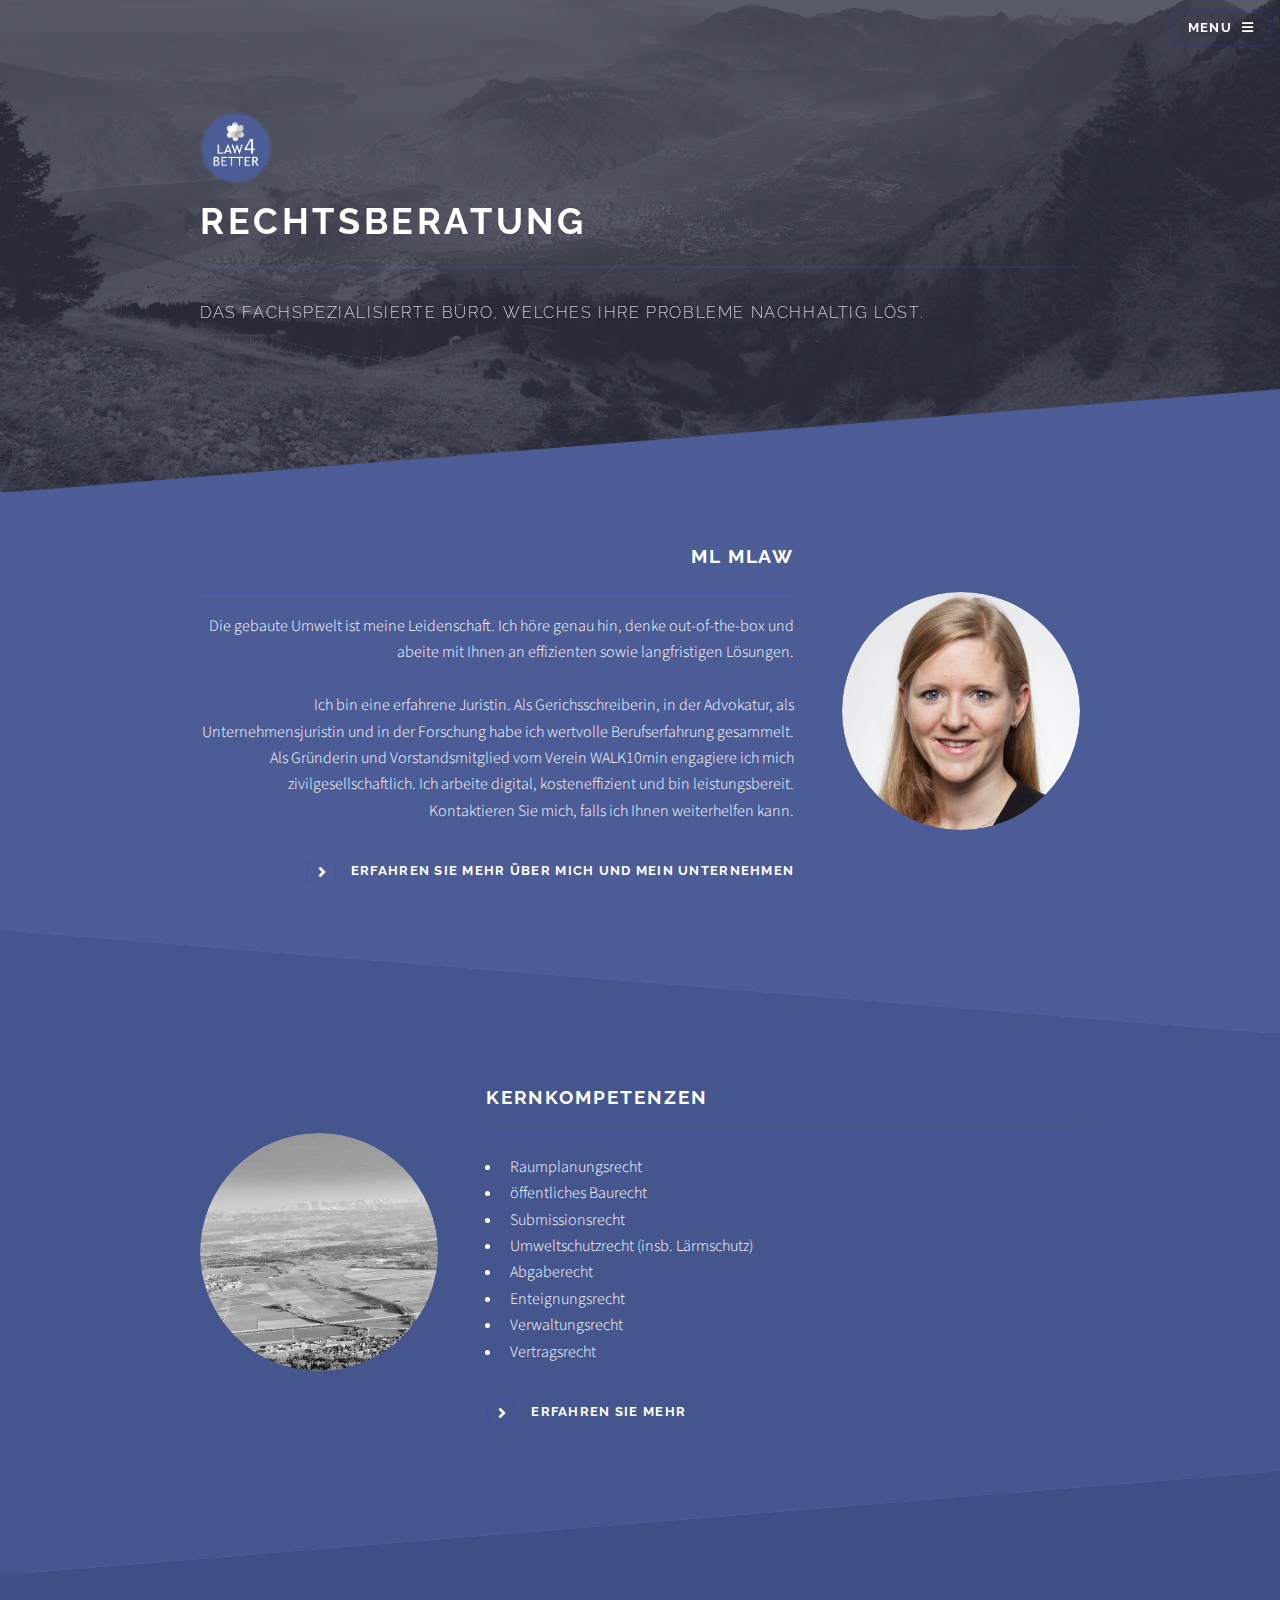
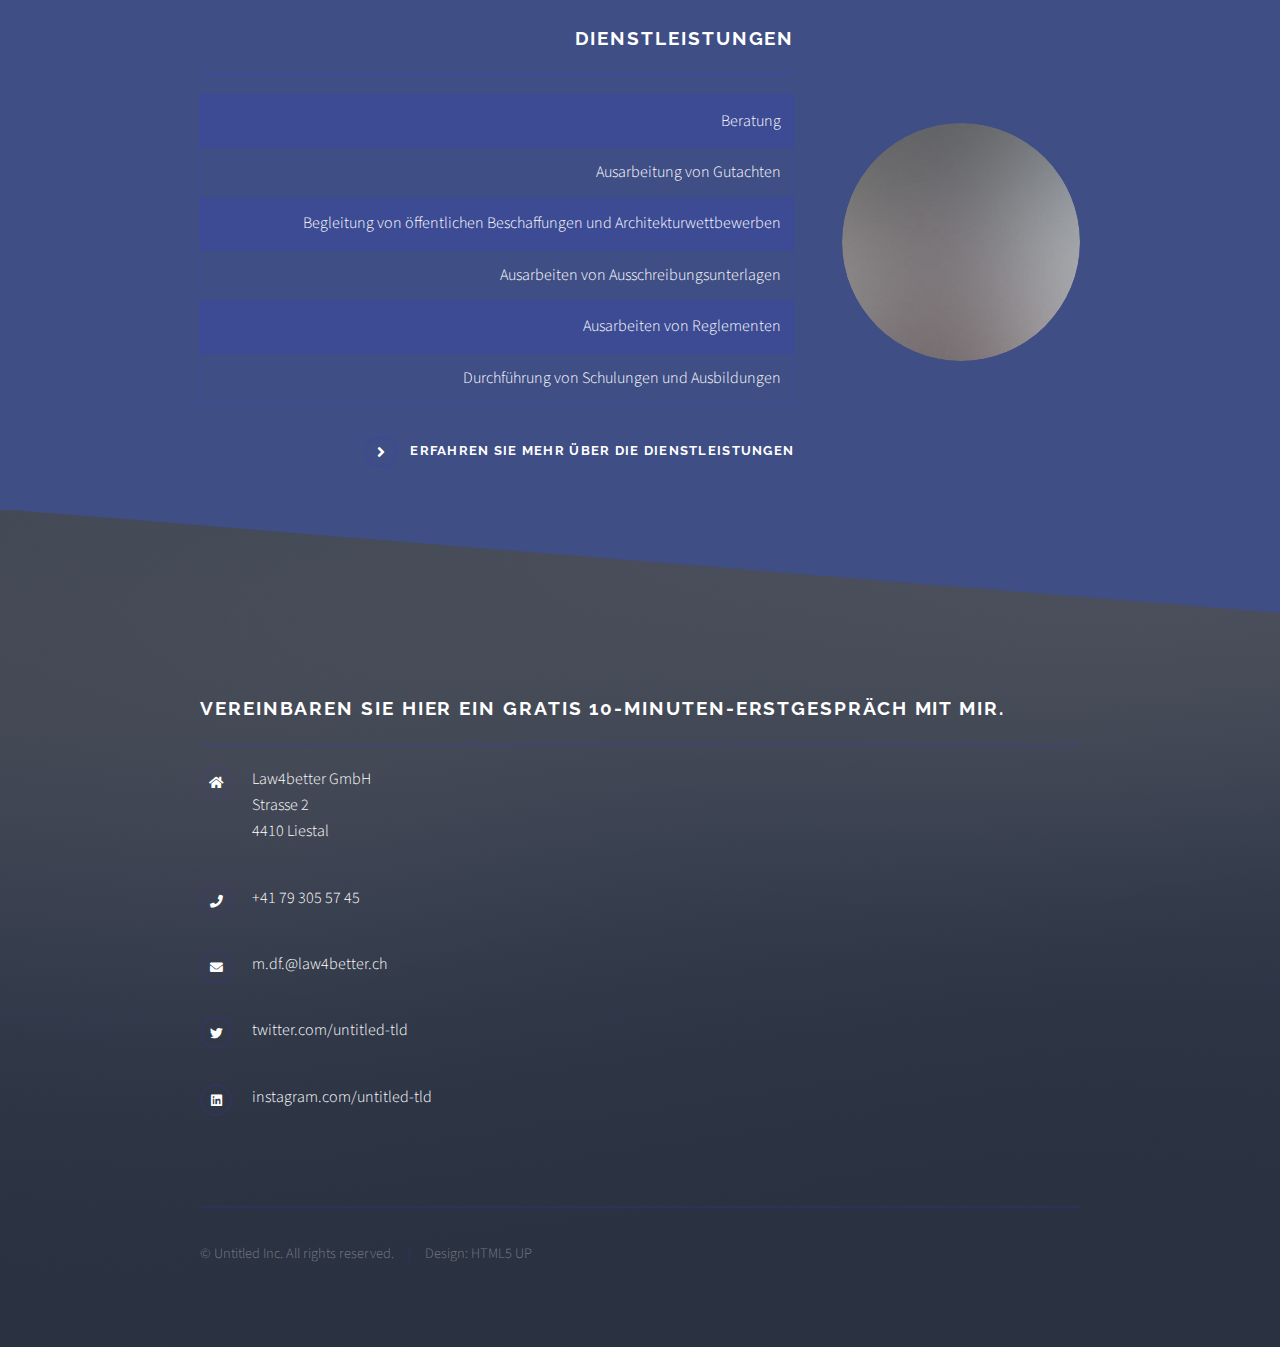
==== index.html @ 4ae1c4af "test2" ====
<!DOCTYPE HTML>
<!--
	Solid State by HTML5 UP
	html5up.net | @ajlkn
	Free for personal and commercial use under the CCA 3.0 license (html5up.net/license)
-->
<html>
	<head>
		<title>Law4Better</title>
		<meta charset="utf-8" />
		<meta name="viewport" content="width=device-width, initial-scale=1, user-scalable=no" />
		<link rel="stylesheet" href="assets/css/main.css" />
		<noscript><link rel="stylesheet" href="assets/css/noscript.css" /></noscript>
	</head>
	<body class="is-preload">

		<!-- Page Wrapper -->
			<div id="page-wrapper">

				<!-- Header -->
					<header id="header" class="alt">
						<h1><a href="index.html">Home</a></h1>
						<nav>
							<a href="#menu">Menu</a>
						</nav>
					</header>

				<!-- Menu -->
					<nav id="menu">
						<div class="inner">
							<h2>Menu</h2>
							<ul class="links">
								<li><a href="index.html">Home</a></li>
								<li><a href="dienstleistungen.html">Dienstleistungen</a></li>
								<li><a href="uebermich.html">Über mich</a></li>
								<li><a href="chatbot.html">Chatbot</a></li>
								<li><a href="elements.html">Kontakt</a></li>
							</ul>
							<a href="#" class="close">Close</a>
						</div>
					</nav>

				<!-- Banner -->
					<section id="banner">
						<div class="inner">
							<span class="logo"> <img class="logo__img" src="images/better_logo.png" alt="this is your image"><span/>
							<h2>Rechtsberatung</h2>
							<p>Das fachspezialisierte Büro, welches Ihre Probleme nachhaltig löst.</a></p>
						</div>
					</section>

				<!-- Wrapper -->
					<section id="wrapper">

						<!-- One -->
							<section id="one" class="wrapper spotlight style1">
								<div class="inner">
									<a href="uebermich.html" class="image"><img src="images/pic01.jpg" alt="" /></a>
									<div class="content">
										<h2 class="major">ML MLaw</h2>
										<p>Die gebaute Umwelt ist meine Leidenschaft. Ich höre genau hin, denke out-of-the-box und abeite mit Ihnen an effizienten sowie langfristigen Lösungen.<br />  <br /> 

											Ich bin eine erfahrene Juristin. Als Gerichsschreiberin, in der Advokatur, als Unternehmensjuristin und in der Forschung habe ich wertvolle Berufserfahrung gesammelt. Als Gründerin und Vorstandsmitglied vom Verein WALK10min engagiere ich mich zivilgesellschaftlich. Ich arbeite digital, kosteneffizient und bin leistungsbereit. Kontaktieren Sie mich, falls ich Ihnen weiterhelfen kann.</p>
										<a href="uebermich.html" class="special">Erfahren Sie mehr über mich und mein Unternehmen</a>
									</div>
								</div>
							</section>

						<!-- Two -->
							<section id="two" class="wrapper alt spotlight style2">
								<div class="inner">
									<a href="#" class="image"><img src="images/pic02.jpg" alt="" /></a>
									<div class="content">
										<h2 class="major">Kernkompetenzen</h2>
										<div class="row">
											<div class="col-6 col-12-medium">
												
												<ul>
													<li>Raumplanungsrecht</li>
													<li>öffentliches Baurecht</li>
													<li>Submissionsrecht</li>
													<li>Umweltschutzrecht (insb. Lärmschutz)</li>
													<li>Abgaberecht</li>
													<li>Enteignungsrecht</li>
													<li>Verwaltungsrecht</li>
													<li>Vertragsrecht</li>
												</ul>
											
											</div>
										</div>	
										<a href="dienstleistungen.html" class="special">Erfahren Sie mehr</a>
									</div>
								</div>
							</section>

						<!-- Three -->
							<section id="three" class="wrapper spotlight style3">
								<div class="inner">
									<a href="#" class="image"><img src="images/pic03.jpg" alt="" /></a>
									<div class="content">
										<h2 class="major">Dienstleistungen</h2>
										<div class="table-wrapper">
											<table class="alt">
												<thead>													
												</thead>
												<tbody>
													<tr>
														
														<td>Beratung</td>
														
													</tr>
													<tr>														
														<td>Ausarbeitung von Gutachten</td>
													</tr>
													<tr>
														
														<td> Begleitung von öffentlichen Beschaffungen und Architekturwettbewerben</td>
														
													</tr>
													<tr>
														
														<td>Ausarbeiten von Ausschreibungsunterlagen</td>
														
													</tr>
													<tr>
													
														<td>Ausarbeiten von Reglementen</td>
														
													</tr>
													<tr>
													
														<td>Durchführung von Schulungen und Ausbildungen</td>
														
													</tr>
												</tbody>
												<tfoot>
												
												</tfoot>
											</table>
										</div>
								
										<a href="dienstleistungen.html" class="special">Erfahren Sie mehr über die Dienstleistungen</a>
									</div>
								</div>
							</section>

						

				<!-- Footer -->
					<section id="footer">
						<div class="inner">
							<h2 class="major">Vereinbaren Sie <a href="kontakt.html">hier</a> ein gratis 10-Minuten-Erstgespräch mit mir.</h2>
							
							<ul class="contact">
								<li class="icon solid fa-home">
									Law4better GmbH<br />
									Strasse 2<br />
									4410 Liestal
								</li>
								<li class="icon solid fa-phone">+41 79 305 57 45</li>
								<li class="icon solid fa-envelope"><a href="#">m.df.@law4better.ch</a></li>
								<li class="icon brands fa-twitter"><a href="#">twitter.com/untitled-tld</a></li>
								<li class="icon brands fa-linkedin"><a href="#">instagram.com/untitled-tld</a></li>
							</ul>
							<ul class="copyright">
								<li>&copy; Untitled Inc. All rights reserved.</li><li>Design: <a href="http://html5up.net">HTML5 UP</a></li>
							</ul>
						</div>
					</section>

			</div>

		<!-- Scripts -->
			<script src="assets/js/jquery.min.js"></script>
			<script src="assets/js/jquery.scrollex.min.js"></script>
			<script src="assets/js/browser.min.js"></script>
			<script src="assets/js/breakpoints.min.js"></script>
			<script src="assets/js/util.js"></script>
			<script src="assets/js/main.js"></script>

	</body>
</html>
---- assets/css/main.css ----
@import url(fontawesome-all.min.css);
@import url("https://fonts.googleapis.com/css?family=Raleway:200,700|Source+Sans+Pro:300,600,300italic,600italic");

/*
	Solid State by HTML5 UP
	html5up.net | @ajlkn
	Free for personal and commercial use under the CCA 3.0 license (html5up.net/license)
*/

html, body, div, span, applet, object,
iframe, h1, h2, h3, h4, h5, h6, p, blockquote,
pre, a, abbr, acronym, address, big, cite,
code, del, dfn, em, img, ins, kbd, q, s, samp,
small, strike, strong, sub, sup, tt, var, b,
u, i, center, dl, dt, dd, ol, ul, li, fieldset,
form, label, legend, table, caption, tbody,
tfoot, thead, tr, th, td, article, aside,
canvas, details, embed, figure, figcaption,
footer, header, hgroup, menu, nav, output, ruby,
section, summary, time, mark, audio, video {
	margin: 0;
	padding: 0;
	border: 0;
	font-size: 100%;
	font: inherit;
	vertical-align: baseline;}

article, aside, details, figcaption, figure,
footer, header, hgroup, menu, nav, section {
	display: block;}

body {
	line-height: 1;
}

ol, ul {
	list-style: none;
}

blockquote, q {
	quotes: none;
}

	blockquote:before, blockquote:after, q:before, q:after {
		content: '';
		content: none;
	}

table {
	border-collapse: collapse;
	border-spacing: 0;
}

body {
	-webkit-text-size-adjust: none;
}

mark {
	background-color: transparent;
	color: inherit;
}

input::-moz-focus-inner {
	border: 0;
	padding: 0;
}

input, select, textarea {
	-moz-appearance: none;
	-webkit-appearance: none;
	-ms-appearance: none;
	appearance: none;
}

/* Basic */

	@-ms-viewport {
		width: device-width;
	}

	body {
		-ms-overflow-style: scrollbar;
	}

	@media screen and (max-width: 480px) {

		html, body {
			min-width: 320px;
		}

	}

	html {
		box-sizing: border-box;
	}

	*, *:before, *:after {
		box-sizing: inherit;
	}

	body {
		background-color: #677beb;
		background-image: linear-gradient(to top, rgba(115, 134, 241, 0.8), rgba(132, 148, 241, 0.8)), url("../../images/background1.jpg");
		background-size: auto,
 cover;
		background-attachment: fixed,
 fixed;
		background-position: center,
 center;
	}

		body.is-preload *, body.is-preload *:before, body.is-preload *:after {
			-moz-animation: none !important;
			-webkit-animation: none !important;
			-ms-animation: none !important;
			animation: none !important;
			-moz-transition: none !important;
			-webkit-transition: none !important;
			-ms-transition: none !important;
			transition: none !important;
		}

/* Type */

	body, input, select, textarea {
		color: #ffffff;
		font-family: "Source Sans Pro", Helvetica, sans-serif;
		font-size: 16.5pt;
		font-weight: 300;
		line-height: 1.65;
	}

		@media screen and (max-width: 1680px) {

			body, input, select, textarea {
				font-size: 13pt;
			}

		}

		@media screen and (max-width: 1280px) {

			body, input, select, textarea {
				font-size: 12pt;
			}

		}

		@media screen and (max-width: 980px) {

			body, input, select, textarea {
				font-size: 12pt;
			}

		}

		@media screen and (max-width: 736px) {

			body, input, select, textarea {
				font-size: 12pt;
			}

		}

		@media screen and (max-width: 480px) {

			body, input, select, textarea {
				font-size: 12pt;
			}

		}

	a {
		-moz-transition: color 0.2s ease-in-out, border-bottom-color 0.2s ease-in-out;
		-webkit-transition: color 0.2s ease-in-out, border-bottom-color 0.2s ease-in-out;
		-ms-transition: color 0.2s ease-in-out, border-bottom-color 0.2s ease-in-out;
		transition: color 0.2s ease-in-out, border-bottom-color 0.2s ease-in-out;
		border-bottom: dotted 1px (rgba(155, 161, 245, 0.125));
		color: #ffffff;
		text-decoration: none;
	}

		a:hover {
			border-bottom-color: transparent;
			color: #ffffff !important;
		}

		a.special:not(.button) {
			text-decoration: none;
			border-bottom: 0;
			display: block;
			font-family: Raleway, Helvetica, sans-serif;
			font-size: 0.8em;
			font-weight: 700;
			letter-spacing: 0.1em;
			margin: 0 0 2em 0;
			text-transform: uppercase;
		}

			a.special:not(.button):before {
				-moz-osx-font-smoothing: grayscale;
				-webkit-font-smoothing: antialiased;
				display: inline-block;
				font-style: normal;
				font-variant: normal;
				text-rendering: auto;
				line-height: 1;
				text-transform: none !important;
				font-family: 'Font Awesome 5 Free';
				font-weight: 900;
			}

			a.special:not(.button):before {
				-moz-transition: background-color 0.2s ease-in-out;
				-webkit-transition: background-color 0.2s ease-in-out;
				-ms-transition: background-color 0.2s ease-in-out;
				transition: background-color 0.2s ease-in-out;
				border-radius: 100%;
				border: solid 2px rgba(37, 52, 253, 0.125);
				content: '\f105';
				display: inline-block;
				font-size: 1.25em;
				height: 2em;
				line-height: 1.75em;
				margin-right: 0.85em;
				text-align: center;
				text-indent: 0.15em;
				vertical-align: middle;
				width: 2em;
			}

			a.special:not(.button):hover:before {
				background-color: rgba(37, 52, 253, 0.125);
			}

			a.special:not(.button):active:before {
				background-color: rgba(255, 255, 255, 0.075);
			}

	strong, b {
		color: #ffffff;
		font-weight: 600;
	}

	em, i {
		font-style: italic;
	}

	p {
		margin: 0 0 2em 0;
	}

	h1, h2, h3, h4, h5, h6 {
		color: #ffffff;
		font-family: Raleway, Helvetica, sans-serif;
		font-weight: 700;
		letter-spacing: 0.1em;
		margin: 0 0 1em 0;
		text-transform: uppercase;
	}

		h1 a, h2 a, h3 a, h4 a, h5 a, h6 a {
			color: inherit;
			text-decoration: none;
			border-bottom: 0;
		}

		h1 span, h2 span, h3 span, h4 span, h5 span, h6 span {
			font-weight: 200;
		}

		h1.major, h2.major, h3.major, h4.major, h5.major, h6.major {
			padding-bottom: 1em;
			border-bottom: solid 2px rgba(37, 52, 253, 0.125);
		}

	h2 {
		font-size: 1.2em;
	}

	h3 {
		font-size: 0.9em;
	}

	h4 {
		font-size: 0.7em;
	}

	h5 {
		font-size: 0.7em;
	}

	h6 {
		font-size: 0.7em;
	}

	@media screen and (max-width: 736px) {

		h2 {
			font-size: 1em;
		}

		h3 {
			font-size: 0.8em;
		}

	}

	sub {
		font-size: 0.8em;
		position: relative;
		top: 0.5em;
	}

	sup {
		font-size: 0.8em;
		position: relative;
		top: -0.5em;
	}

	blockquote {
		border-left: solid 4px rgba(37, 52, 253, 0.125);
		font-style: italic;
		margin: 0 0 2em 0;
		padding: 0.5em 0 0.5em 2em;
	}

	code {
		background: rgba(37, 52, 253, 0.125);
		border-radius: 5px;
		border: solid 2px rgba(37, 52, 253, 0.125);
		font-family: "Courier New", monospace;
		font-size: 0.9em;
		margin: 0 0.25em;
		padding: 0.25em 0.65em;
	}

	pre {
		-webkit-overflow-scrolling: touch;
		font-family: "Courier New", monospace;
		font-size: 0.9em;
		margin: 0 0 2em 0;
	}

		pre code {
			display: block;
			line-height: 1.75em;
			padding: 1em 1.5em;
			overflow-x: auto;
		}

	hr {
		border: 0;
		border-bottom: solid 2px rgba(37, 52, 253, 0.125);
		margin: 2.5em 0;
	}

		hr.major {
			margin: 4em 0;
		}

	.align-left {
		text-align: left;
	}

	.align-center {
		text-align: center;
	}

	.align-right {
		text-align: right;
	}

/* Row */

	.row {
		display: flex;
		flex-wrap: wrap;
		box-sizing: border-box;
		align-items: stretch;
	}

		.row > * {
			box-sizing: border-box;
		}

		.row.gtr-uniform > * > :last-child {
			margin-bottom: 0;
		}

		.row.aln-left {
			justify-content: flex-start;
		}

		.row.aln-center {
			justify-content: center;
		}

		.row.aln-right {
			justify-content: flex-end;
		}

		.row.aln-top {
			align-items: flex-start;
		}

		.row.aln-middle {
			align-items: center;
		}

		.row.aln-bottom {
			align-items: flex-end;
		}

		.row > .imp {
			order: -1;
		}

		.row > .col-1 {
			width: 8.33333%;
		}

		.row > .off-1 {
			margin-left: 8.33333%;
		}

		.row > .col-2 {
			width: 16.66667%;
		}

		.row > .off-2 {
			margin-left: 16.66667%;
		}

		.row > .col-3 {
			width: 25%;
		}

		.row > .off-3 {
			margin-left: 25%;
		}

		.row > .col-4 {
			width: 33.33333%;
		}

		.row > .off-4 {
			margin-left: 33.33333%;
		}

		.row > .col-5 {
			width: 41.66667%;
		}

		.row > .off-5 {
			margin-left: 41.66667%;
		}

		.row > .col-6 {
			width: 50%;
		}

		.row > .off-6 {
			margin-left: 50%;
		}

		.row > .col-7 {
			width: 58.33333%;
		}

		.row > .off-7 {
			margin-left: 58.33333%;
		}

		.row > .col-8 {
			width: 66.66667%;
		}

		.row > .off-8 {
			margin-left: 66.66667%;
		}

		.row > .col-9 {
			width: 75%;
		}

		.row > .off-9 {
			margin-left: 75%;
		}

		.row > .col-10 {
			width: 83.33333%;
		}

		.row > .off-10 {
			margin-left: 83.33333%;
		}

		.row > .col-11 {
			width: 91.66667%;
		}

		.row > .off-11 {
			margin-left: 91.66667%;
		}

		.row > .col-12 {
			width: 100%;
		}

		.row > .off-12 {
			margin-left: 100%;
		}

		.row.gtr-0 {
			margin-top: 0;
			margin-left: 0em;
		}

			.row.gtr-0 > * {
				padding: 0 0 0 0em;
			}

			.row.gtr-0.gtr-uniform {
				margin-top: 0em;
			}

				.row.gtr-0.gtr-uniform > * {
					padding-top: 0em;
				}

		.row.gtr-25 {
			margin-top: 0;
			margin-left: -0.4375em;
		}

			.row.gtr-25 > * {
				padding: 0 0 0 0.4375em;
			}

			.row.gtr-25.gtr-uniform {
				margin-top: -0.4375em;
			}

				.row.gtr-25.gtr-uniform > * {
					padding-top: 0.4375em;
				}

		.row.gtr-50 {
			margin-top: 0;
			margin-left: -0.875em;
		}

			.row.gtr-50 > * {
				padding: 0 0 0 0.875em;
			}

			.row.gtr-50.gtr-uniform {
				margin-top: -0.875em;
			}

				.row.gtr-50.gtr-uniform > * {
					padding-top: 0.875em;
				}

		.row {
			margin-top: 0;
			margin-left: -1.75em;
		}

			.row > * {
				padding: 0 0 0 1.75em;
			}

			.row.gtr-uniform {
				margin-top: -1.75em;
			}

				.row.gtr-uniform > * {
					padding-top: 1.75em;
				}

		.row.gtr-150 {
			margin-top: 0;
			margin-left: -2.625em;
		}

			.row.gtr-150 > * {
				padding: 0 0 0 2.625em;
			}

			.row.gtr-150.gtr-uniform {
				margin-top: -2.625em;
			}

				.row.gtr-150.gtr-uniform > * {
					padding-top: 2.625em;
				}

		.row.gtr-200 {
			margin-top: 0;
			margin-left: -3.5em;
		}

			.row.gtr-200 > * {
				padding: 0 0 0 3.5em;
			}

			.row.gtr-200.gtr-uniform {
				margin-top: -3.5em;
			}

				.row.gtr-200.gtr-uniform > * {
					padding-top: 3.5em;
				}

		@media screen and (max-width: 1680px) {

			.row {
				display: flex;
				flex-wrap: wrap;
				box-sizing: border-box;
				align-items: stretch;
			}

				.row > * {
					box-sizing: border-box;
				}

				.row.gtr-uniform > * > :last-child {
					margin-bottom: 0;
				}

				.row.aln-left {
					justify-content: flex-start;
				}

				.row.aln-center {
					justify-content: center;
				}

				.row.aln-right {
					justify-content: flex-end;
				}

				.row.aln-top {
					align-items: flex-start;
				}

				.row.aln-middle {
					align-items: center;
				}

				.row.aln-bottom {
					align-items: flex-end;
				}

				.row > .imp-xlarge {
					order: -1;
				}

				.row > .col-1-xlarge {
					width: 8.33333%;
				}

				.row > .off-1-xlarge {
					margin-left: 8.33333%;
				}

				.row > .col-2-xlarge {
					width: 16.66667%;
				}

				.row > .off-2-xlarge {
					margin-left: 16.66667%;
				}

				.row > .col-3-xlarge {
					width: 25%;
				}

				.row > .off-3-xlarge {
					margin-left: 25%;
				}

				.row > .col-4-xlarge {
					width: 33.33333%;
				}

				.row > .off-4-xlarge {
					margin-left: 33.33333%;
				}

				.row > .col-5-xlarge {
					width: 41.66667%;
				}

				.row > .off-5-xlarge {
					margin-left: 41.66667%;
				}

				.row > .col-6-xlarge {
					width: 50%;
				}

				.row > .off-6-xlarge {
					margin-left: 50%;
				}

				.row > .col-7-xlarge {
					width: 58.33333%;
				}

				.row > .off-7-xlarge {
					margin-left: 58.33333%;
				}

				.row > .col-8-xlarge {
					width: 66.66667%;
				}

				.row > .off-8-xlarge {
					margin-left: 66.66667%;
				}

				.row > .col-9-xlarge {
					width: 75%;
				}

				.row > .off-9-xlarge {
					margin-left: 75%;
				}

				.row > .col-10-xlarge {
					width: 83.33333%;
				}

				.row > .off-10-xlarge {
					margin-left: 83.33333%;
				}

				.row > .col-11-xlarge {
					width: 91.66667%;
				}

				.row > .off-11-xlarge {
					margin-left: 91.66667%;
				}

				.row > .col-12-xlarge {
					width: 100%;
				}

				.row > .off-12-xlarge {
					margin-left: 100%;
				}

				.row.gtr-0 {
					margin-top: 0;
					margin-left: 0em;
				}

					.row.gtr-0 > * {
						padding: 0 0 0 0em;
					}

					.row.gtr-0.gtr-uniform {
						margin-top: 0em;
					}

						.row.gtr-0.gtr-uniform > * {
							padding-top: 0em;
						}

				.row.gtr-25 {
					margin-top: 0;
					margin-left: -0.4375em;
				}

					.row.gtr-25 > * {
						padding: 0 0 0 0.4375em;
					}

					.row.gtr-25.gtr-uniform {
						margin-top: -0.4375em;
					}

						.row.gtr-25.gtr-uniform > * {
							padding-top: 0.4375em;
						}

				.row.gtr-50 {
					margin-top: 0;
					margin-left: -0.875em;
				}

					.row.gtr-50 > * {
						padding: 0 0 0 0.875em;
					}

					.row.gtr-50.gtr-uniform {
						margin-top: -0.875em;
					}

						.row.gtr-50.gtr-uniform > * {
							padding-top: 0.875em;
						}

				.row {
					margin-top: 0;
					margin-left: -1.75em;
				}

					.row > * {
						padding: 0 0 0 1.75em;
					}

					.row.gtr-uniform {
						margin-top: -1.75em;
					}

						.row.gtr-uniform > * {
							padding-top: 1.75em;
						}

				.row.gtr-150 {
					margin-top: 0;
					margin-left: -2.625em;
				}

					.row.gtr-150 > * {
						padding: 0 0 0 2.625em;
					}

					.row.gtr-150.gtr-uniform {
						margin-top: -2.625em;
					}

						.row.gtr-150.gtr-uniform > * {
							padding-top: 2.625em;
						}

				.row.gtr-200 {
					margin-top: 0;
					margin-left: -3.5em;
				}

					.row.gtr-200 > * {
						padding: 0 0 0 3.5em;
					}

					.row.gtr-200.gtr-uniform {
						margin-top: -3.5em;
					}

						.row.gtr-200.gtr-uniform > * {
							padding-top: 3.5em;
						}

		}

		@media screen and (max-width: 1280px) {

			.row {
				display: flex;
				flex-wrap: wrap;
				box-sizing: border-box;
				align-items: stretch;
			}

				.row > * {
					box-sizing: border-box;
				}

				.row.gtr-uniform > * > :last-child {
					margin-bottom: 0;
				}

				.row.aln-left {
					justify-content: flex-start;
				}

				.row.aln-center {
					justify-content: center;
				}

				.row.aln-right {
					justify-content: flex-end;
				}

				.row.aln-top {
					align-items: flex-start;
				}

				.row.aln-middle {
					align-items: center;
				}

				.row.aln-bottom {
					align-items: flex-end;
				}

				.row > .imp-large {
					order: -1;
				}

				.row > .col-1-large {
					width: 8.33333%;
				}

				.row > .off-1-large {
					margin-left: 8.33333%;
				}

				.row > .col-2-large {
					width: 16.66667%;
				}

				.row > .off-2-large {
					margin-left: 16.66667%;
				}

				.row > .col-3-large {
					width: 25%;
				}

				.row > .off-3-large {
					margin-left: 25%;
				}

				.row > .col-4-large {
					width: 33.33333%;
				}

				.row > .off-4-large {
					margin-left: 33.33333%;
				}

				.row > .col-5-large {
					width: 41.66667%;
				}

				.row > .off-5-large {
					margin-left: 41.66667%;
				}

				.row > .col-6-large {
					width: 50%;
				}

				.row > .off-6-large {
					margin-left: 50%;
				}

				.row > .col-7-large {
					width: 58.33333%;
				}

				.row > .off-7-large {
					margin-left: 58.33333%;
				}

				.row > .col-8-large {
					width: 66.66667%;
				}

				.row > .off-8-large {
					margin-left: 66.66667%;
				}

				.row > .col-9-large {
					width: 75%;
				}

				.row > .off-9-large {
					margin-left: 75%;
				}

				.row > .col-10-large {
					width: 83.33333%;
				}

				.row > .off-10-large {
					margin-left: 83.33333%;
				}

				.row > .col-11-large {
					width: 91.66667%;
				}

				.row > .off-11-large {
					margin-left: 91.66667%;
				}

				.row > .col-12-large {
					width: 100%;
				}

				.row > .off-12-large {
					margin-left: 100%;
				}

				.row.gtr-0 {
					margin-top: 0;
					margin-left: 0em;
				}

					.row.gtr-0 > * {
						padding: 0 0 0 0em;
					}

					.row.gtr-0.gtr-uniform {
						margin-top: 0em;
					}

						.row.gtr-0.gtr-uniform > * {
							padding-top: 0em;
						}

				.row.gtr-25 {
					margin-top: 0;
					margin-left: -0.4375em;
				}

					.row.gtr-25 > * {
						padding: 0 0 0 0.4375em;
					}

					.row.gtr-25.gtr-uniform {
						margin-top: -0.4375em;
					}

						.row.gtr-25.gtr-uniform > * {
							padding-top: 0.4375em;
						}

				.row.gtr-50 {
					margin-top: 0;
					margin-left: -0.875em;
				}

					.row.gtr-50 > * {
						padding: 0 0 0 0.875em;
					}

					.row.gtr-50.gtr-uniform {
						margin-top: -0.875em;
					}

						.row.gtr-50.gtr-uniform > * {
							padding-top: 0.875em;
						}

				.row {
					margin-top: 0;
					margin-left: -1.75em;
				}

					.row > * {
						padding: 0 0 0 1.75em;
					}

					.row.gtr-uniform {
						margin-top: -1.75em;
					}

						.row.gtr-uniform > * {
							padding-top: 1.75em;
						}

				.row.gtr-150 {
					margin-top: 0;
					margin-left: -2.625em;
				}

					.row.gtr-150 > * {
						padding: 0 0 0 2.625em;
					}

					.row.gtr-150.gtr-uniform {
						margin-top: -2.625em;
					}

						.row.gtr-150.gtr-uniform > * {
							padding-top: 2.625em;
						}

				.row.gtr-200 {
					margin-top: 0;
					margin-left: -3.5em;
				}

					.row.gtr-200 > * {
						padding: 0 0 0 3.5em;
					}

					.row.gtr-200.gtr-uniform {
						margin-top: -3.5em;
					}

						.row.gtr-200.gtr-uniform > * {
							padding-top: 3.5em;
						}

		}

		@media screen and (max-width: 980px) {

			.row {
				display: flex;
				flex-wrap: wrap;
				box-sizing: border-box;
				align-items: stretch;
			}

				.row > * {
					box-sizing: border-box;
				}

				.row.gtr-uniform > * > :last-child {
					margin-bottom: 0;
				}

				.row.aln-left {
					justify-content: flex-start;
				}

				.row.aln-center {
					justify-content: center;
				}

				.row.aln-right {
					justify-content: flex-end;
				}

				.row.aln-top {
					align-items: flex-start;
				}

				.row.aln-middle {
					align-items: center;
				}

				.row.aln-bottom {
					align-items: flex-end;
				}

				.row > .imp-medium {
					order: -1;
				}

				.row > .col-1-medium {
					width: 8.33333%;
				}

				.row > .off-1-medium {
					margin-left: 8.33333%;
				}

				.row > .col-2-medium {
					width: 16.66667%;
				}

				.row > .off-2-medium {
					margin-left: 16.66667%;
				}

				.row > .col-3-medium {
					width: 25%;
				}

				.row > .off-3-medium {
					margin-left: 25%;
				}

				.row > .col-4-medium {
					width: 33.33333%;
				}

				.row > .off-4-medium {
					margin-left: 33.33333%;
				}

				.row > .col-5-medium {
					width: 41.66667%;
				}

				.row > .off-5-medium {
					margin-left: 41.66667%;
				}

				.row > .col-6-medium {
					width: 50%;
				}

				.row > .off-6-medium {
					margin-left: 50%;
				}

				.row > .col-7-medium {
					width: 58.33333%;
				}

				.row > .off-7-medium {
					margin-left: 58.33333%;
				}

				.row > .col-8-medium {
					width: 66.66667%;
				}

				.row > .off-8-medium {
					margin-left: 66.66667%;
				}

				.row > .col-9-medium {
					width: 75%;
				}

				.row > .off-9-medium {
					margin-left: 75%;
				}

				.row > .col-10-medium {
					width: 83.33333%;
				}

				.row > .off-10-medium {
					margin-left: 83.33333%;
				}

				.row > .col-11-medium {
					width: 91.66667%;
				}

				.row > .off-11-medium {
					margin-left: 91.66667%;
				}

				.row > .col-12-medium {
					width: 100%;
				}

				.row > .off-12-medium {
					margin-left: 100%;
				}

				.row.gtr-0 {
					margin-top: 0;
					margin-left: 0em;
				}

					.row.gtr-0 > * {
						padding: 0 0 0 0em;
					}

					.row.gtr-0.gtr-uniform {
						margin-top: 0em;
					}

						.row.gtr-0.gtr-uniform > * {
							padding-top: 0em;
						}

				.row.gtr-25 {
					margin-top: 0;
					margin-left: -0.4375em;
				}

					.row.gtr-25 > * {
						padding: 0 0 0 0.4375em;
					}

					.row.gtr-25.gtr-uniform {
						margin-top: -0.4375em;
					}

						.row.gtr-25.gtr-uniform > * {
							padding-top: 0.4375em;
						}

				.row.gtr-50 {
					margin-top: 0;
					margin-left: -0.875em;
				}

					.row.gtr-50 > * {
						padding: 0 0 0 0.875em;
					}

					.row.gtr-50.gtr-uniform {
						margin-top: -0.875em;
					}

						.row.gtr-50.gtr-uniform > * {
							padding-top: 0.875em;
						}

				.row {
					margin-top: 0;
					margin-left: -1.75em;
				}

					.row > * {
						padding: 0 0 0 1.75em;
					}

					.row.gtr-uniform {
						margin-top: -1.75em;
					}

						.row.gtr-uniform > * {
							padding-top: 1.75em;
						}

				.row.gtr-150 {
					margin-top: 0;
					margin-left: -2.625em;
				}

					.row.gtr-150 > * {
						padding: 0 0 0 2.625em;
					}

					.row.gtr-150.gtr-uniform {
						margin-top: -2.625em;
					}

						.row.gtr-150.gtr-uniform > * {
							padding-top: 2.625em;
						}

				.row.gtr-200 {
					margin-top: 0;
					margin-left: -3.5em;
				}

					.row.gtr-200 > * {
						padding: 0 0 0 3.5em;
					}

					.row.gtr-200.gtr-uniform {
						margin-top: -3.5em;
					}

						.row.gtr-200.gtr-uniform > * {
							padding-top: 3.5em;
						}

		}

		@media screen and (max-width: 736px) {

			.row {
				display: flex;
				flex-wrap: wrap;
				box-sizing: border-box;
				align-items: stretch;
			}

				.row > * {
					box-sizing: border-box;
				}

				.row.gtr-uniform > * > :last-child {
					margin-bottom: 0;
				}

				.row.aln-left {
					justify-content: flex-start;
				}

				.row.aln-center {
					justify-content: center;
				}

				.row.aln-right {
					justify-content: flex-end;
				}

				.row.aln-top {
					align-items: flex-start;
				}

				.row.aln-middle {
					align-items: center;
				}

				.row.aln-bottom {
					align-items: flex-end;
				}

				.row > .imp-small {
					order: -1;
				}

				.row > .col-1-small {
					width: 8.33333%;
				}

				.row > .off-1-small {
					margin-left: 8.33333%;
				}

				.row > .col-2-small {
					width: 16.66667%;
				}

				.row > .off-2-small {
					margin-left: 16.66667%;
				}

				.row > .col-3-small {
					width: 25%;
				}

				.row > .off-3-small {
					margin-left: 25%;
				}

				.row > .col-4-small {
					width: 33.33333%;
				}

				.row > .off-4-small {
					margin-left: 33.33333%;
				}

				.row > .col-5-small {
					width: 41.66667%;
				}

				.row > .off-5-small {
					margin-left: 41.66667%;
				}

				.row > .col-6-small {
					width: 50%;
				}

				.row > .off-6-small {
					margin-left: 50%;
				}

				.row > .col-7-small {
					width: 58.33333%;
				}

				.row > .off-7-small {
					margin-left: 58.33333%;
				}

				.row > .col-8-small {
					width: 66.66667%;
				}

				.row > .off-8-small {
					margin-left: 66.66667%;
				}

				.row > .col-9-small {
					width: 75%;
				}

				.row > .off-9-small {
					margin-left: 75%;
				}

				.row > .col-10-small {
					width: 83.33333%;
				}

				.row > .off-10-small {
					margin-left: 83.33333%;
				}

				.row > .col-11-small {
					width: 91.66667%;
				}

				.row > .off-11-small {
					margin-left: 91.66667%;
				}

				.row > .col-12-small {
					width: 100%;
				}

				.row > .off-12-small {
					margin-left: 100%;
				}

				.row.gtr-0 {
					margin-top: 0;
					margin-left: 0em;
				}

					.row.gtr-0 > * {
						padding: 0 0 0 0em;
					}

					.row.gtr-0.gtr-uniform {
						margin-top: 0em;
					}

						.row.gtr-0.gtr-uniform > * {
							padding-top: 0em;
						}

				.row.gtr-25 {
					margin-top: 0;
					margin-left: -0.3125em;
				}

					.row.gtr-25 > * {
						padding: 0 0 0 0.3125em;
					}

					.row.gtr-25.gtr-uniform {
						margin-top: -0.3125em;
					}

						.row.gtr-25.gtr-uniform > * {
							padding-top: 0.3125em;
						}

				.row.gtr-50 {
					margin-top: 0;
					margin-left: -0.625em;
				}

					.row.gtr-50 > * {
						padding: 0 0 0 0.625em;
					}

					.row.gtr-50.gtr-uniform {
						margin-top: -0.625em;
					}

						.row.gtr-50.gtr-uniform > * {
							padding-top: 0.625em;
						}

				.row {
					margin-top: 0;
					margin-left: -1.25em;
				}

					.row > * {
						padding: 0 0 0 1.25em;
					}

					.row.gtr-uniform {
						margin-top: -1.25em;
					}

						.row.gtr-uniform > * {
							padding-top: 1.25em;
						}

				.row.gtr-150 {
					margin-top: 0;
					margin-left: -1.875em;
				}

					.row.gtr-150 > * {
						padding: 0 0 0 1.875em;
					}

					.row.gtr-150.gtr-uniform {
						margin-top: -1.875em;
					}

						.row.gtr-150.gtr-uniform > * {
							padding-top: 1.875em;
						}

				.row.gtr-200 {
					margin-top: 0;
					margin-left: -2.5em;
				}

					.row.gtr-200 > * {
						padding: 0 0 0 2.5em;
					}

					.row.gtr-200.gtr-uniform {
						margin-top: -2.5em;
					}

						.row.gtr-200.gtr-uniform > * {
							padding-top: 2.5em;
						}

		}

		@media screen and (max-width: 480px) {

			.row {
				display: flex;
				flex-wrap: wrap;
				box-sizing: border-box;
				align-items: stretch;
			}

				.row > * {
					box-sizing: border-box;
				}

				.row.gtr-uniform > * > :last-child {
					margin-bottom: 0;
				}

				.row.aln-left {
					justify-content: flex-start;
				}

				.row.aln-center {
					justify-content: center;
				}

				.row.aln-right {
					justify-content: flex-end;
				}

				.row.aln-top {
					align-items: flex-start;
				}

				.row.aln-middle {
					align-items: center;
				}

				.row.aln-bottom {
					align-items: flex-end;
				}

				.row > .imp-xsmall {
					order: -1;
				}

				.row > .col-1-xsmall {
					width: 8.33333%;
				}

				.row > .off-1-xsmall {
					margin-left: 8.33333%;
				}

				.row > .col-2-xsmall {
					width: 16.66667%;
				}

				.row > .off-2-xsmall {
					margin-left: 16.66667%;
				}

				.row > .col-3-xsmall {
					width: 25%;
				}

				.row > .off-3-xsmall {
					margin-left: 25%;
				}

				.row > .col-4-xsmall {
					width: 33.33333%;
				}

				.row > .off-4-xsmall {
					margin-left: 33.33333%;
				}

				.row > .col-5-xsmall {
					width: 41.66667%;
				}

				.row > .off-5-xsmall {
					margin-left: 41.66667%;
				}

				.row > .col-6-xsmall {
					width: 50%;
				}

				.row > .off-6-xsmall {
					margin-left: 50%;
				}

				.row > .col-7-xsmall {
					width: 58.33333%;
				}

				.row > .off-7-xsmall {
					margin-left: 58.33333%;
				}

				.row > .col-8-xsmall {
					width: 66.66667%;
				}

				.row > .off-8-xsmall {
					margin-left: 66.66667%;
				}

				.row > .col-9-xsmall {
					width: 75%;
				}

				.row > .off-9-xsmall {
					margin-left: 75%;
				}

				.row > .col-10-xsmall {
					width: 83.33333%;
				}

				.row > .off-10-xsmall {
					margin-left: 83.33333%;
				}

				.row > .col-11-xsmall {
					width: 91.66667%;
				}

				.row > .off-11-xsmall {
					margin-left: 91.66667%;
				}

				.row > .col-12-xsmall {
					width: 100%;
				}

				.row > .off-12-xsmall {
					margin-left: 100%;
				}

				.row.gtr-0 {
					margin-top: 0;
					margin-left: 0em;
				}

					.row.gtr-0 > * {
						padding: 0 0 0 0em;
					}

					.row.gtr-0.gtr-uniform {
						margin-top: 0em;
					}

						.row.gtr-0.gtr-uniform > * {
							padding-top: 0em;
						}

				.row.gtr-25 {
					margin-top: 0;
					margin-left: -0.3125em;
				}

					.row.gtr-25 > * {
						padding: 0 0 0 0.3125em;
					}

					.row.gtr-25.gtr-uniform {
						margin-top: -0.3125em;
					}

						.row.gtr-25.gtr-uniform > * {
							padding-top: 0.3125em;
						}

				.row.gtr-50 {
					margin-top: 0;
					margin-left: -0.625em;
				}

					.row.gtr-50 > * {
						padding: 0 0 0 0.625em;
					}

					.row.gtr-50.gtr-uniform {
						margin-top: -0.625em;
					}

						.row.gtr-50.gtr-uniform > * {
							padding-top: 0.625em;
						}

				.row {
					margin-top: 0;
					margin-left: -1.25em;
				}

					.row > * {
						padding: 0 0 0 1.25em;
					}

					.row.gtr-uniform {
						margin-top: -1.25em;
					}

						.row.gtr-uniform > * {
							padding-top: 1.25em;
						}

				.row.gtr-150 {
					margin-top: 0;
					margin-left: -1.875em;
				}

					.row.gtr-150 > * {
						padding: 0 0 0 1.875em;
					}

					.row.gtr-150.gtr-uniform {
						margin-top: -1.875em;
					}

						.row.gtr-150.gtr-uniform > * {
							padding-top: 1.875em;
						}

				.row.gtr-200 {
					margin-top: 0;
					margin-left: -2.5em;
				}

					.row.gtr-200 > * {
						padding: 0 0 0 2.5em;
					}

					.row.gtr-200.gtr-uniform {
						margin-top: -2.5em;
					}

						.row.gtr-200.gtr-uniform > * {
							padding-top: 2.5em;
						}

		}

		@media screen and (max-width: 360px) {

			.row {
				display: flex;
				flex-wrap: wrap;
				box-sizing: border-box;
				align-items: stretch;
			}

				.row > * {
					box-sizing: border-box;
				}

				.row.gtr-uniform > * > :last-child {
					margin-bottom: 0;
				}

				.row.aln-left {
					justify-content: flex-start;
				}

				.row.aln-center {
					justify-content: center;
				}

				.row.aln-right {
					justify-content: flex-end;
				}

				.row.aln-top {
					align-items: flex-start;
				}

				.row.aln-middle {
					align-items: center;
				}

				.row.aln-bottom {
					align-items: flex-end;
				}

				.row > .imp-xxsmall {
					order: -1;
				}

				.row > .col-1-xxsmall {
					width: 8.33333%;
				}

				.row > .off-1-xxsmall {
					margin-left: 8.33333%;
				}

				.row > .col-2-xxsmall {
					width: 16.66667%;
				}

				.row > .off-2-xxsmall {
					margin-left: 16.66667%;
				}

				.row > .col-3-xxsmall {
					width: 25%;
				}

				.row > .off-3-xxsmall {
					margin-left: 25%;
				}

				.row > .col-4-xxsmall {
					width: 33.33333%;
				}

				.row > .off-4-xxsmall {
					margin-left: 33.33333%;
				}

				.row > .col-5-xxsmall {
					width: 41.66667%;
				}

				.row > .off-5-xxsmall {
					margin-left: 41.66667%;
				}

				.row > .col-6-xxsmall {
					width: 50%;
				}

				.row > .off-6-xxsmall {
					margin-left: 50%;
				}

				.row > .col-7-xxsmall {
					width: 58.33333%;
				}

				.row > .off-7-xxsmall {
					margin-left: 58.33333%;
				}

				.row > .col-8-xxsmall {
					width: 66.66667%;
				}

				.row > .off-8-xxsmall {
					margin-left: 66.66667%;
				}

				.row > .col-9-xxsmall {
					width: 75%;
				}

				.row > .off-9-xxsmall {
					margin-left: 75%;
				}

				.row > .col-10-xxsmall {
					width: 83.33333%;
				}

				.row > .off-10-xxsmall {
					margin-left: 83.33333%;
				}

				.row > .col-11-xxsmall {
					width: 91.66667%;
				}

				.row > .off-11-xxsmall {
					margin-left: 91.66667%;
				}

				.row > .col-12-xxsmall {
					width: 100%;
				}

				.row > .off-12-xxsmall {
					margin-left: 100%;
				}

				.row.gtr-0 {
					margin-top: 0;
					margin-left: 0em;
				}

					.row.gtr-0 > * {
						padding: 0 0 0 0em;
					}

					.row.gtr-0.gtr-uniform {
						margin-top: 0em;
					}

						.row.gtr-0.gtr-uniform > * {
							padding-top: 0em;
						}

				.row.gtr-25 {
					margin-top: 0;
					margin-left: -0.3125em;
				}

					.row.gtr-25 > * {
						padding: 0 0 0 0.3125em;
					}

					.row.gtr-25.gtr-uniform {
						margin-top: -0.3125em;
					}

						.row.gtr-25.gtr-uniform > * {
							padding-top: 0.3125em;
						}

				.row.gtr-50 {
					margin-top: 0;
					margin-left: -0.625em;
				}

					.row.gtr-50 > * {
						padding: 0 0 0 0.625em;
					}

					.row.gtr-50.gtr-uniform {
						margin-top: -0.625em;
					}

						.row.gtr-50.gtr-uniform > * {
							padding-top: 0.625em;
						}

				.row {
					margin-top: 0;
					margin-left: -1.25em;
				}

					.row > * {
						padding: 0 0 0 1.25em;
					}

					.row.gtr-uniform {
						margin-top: -1.25em;
					}

						.row.gtr-uniform > * {
							padding-top: 1.25em;
						}

				.row.gtr-150 {
					margin-top: 0;
					margin-left: -1.875em;
				}

					.row.gtr-150 > * {
						padding: 0 0 0 1.875em;
					}

					.row.gtr-150.gtr-uniform {
						margin-top: -1.875em;
					}

						.row.gtr-150.gtr-uniform > * {
							padding-top: 1.875em;
						}

				.row.gtr-200 {
					margin-top: 0;
					margin-left: -2.5em;
				}

					.row.gtr-200 > * {
						padding: 0 0 0 2.5em;
					}

					.row.gtr-200.gtr-uniform {
						margin-top: -2.5em;
					}

						.row.gtr-200.gtr-uniform > * {
							padding-top: 2.5em;
						}

		}

/* Section/Article */

	section.special, article.special {
		text-align: center;
	}

/* Form */

	form {
		margin: 0 0 2em 0;
	}

		form > :last-child {
			margin-bottom: 0;
		}

		form > .fields {
			display: -moz-flex;
			display: -webkit-flex;
			display: -ms-flex;
			display: flex;
			-moz-flex-wrap: wrap;
			-webkit-flex-wrap: wrap;
			-ms-flex-wrap: wrap;
			flex-wrap: wrap;
			width: calc(100% + 3em);
			margin: -1.5em 0 2em -1.5em;
		}

			form > .fields > .field {
				-moz-flex-grow: 0;
				-webkit-flex-grow: 0;
				-ms-flex-grow: 0;
				flex-grow: 0;
				-moz-flex-shrink: 0;
				-webkit-flex-shrink: 0;
				-ms-flex-shrink: 0;
				flex-shrink: 0;
				padding: 1.5em 0 0 1.5em;
				width: calc(100% - 1.5em);
			}

				form > .fields > .field.half {
					width: calc(50% - 0.75em);
				}

				form > .fields > .field.third {
					width: calc(100%/3 - 0.5em);
				}

				form > .fields > .field.quarter {
					width: calc(25% - 0.375em);
				}

		@media screen and (max-width: 480px) {

			form > .fields {
				width: calc(100% + 3em);
				margin: -1.5em 0 2em -1.5em;
			}

				form > .fields > .field {
					padding: 1.5em 0 0 1.5em;
					width: calc(100% - 1.5em);
				}

					form > .fields > .field.half {
						width: calc(100% - 1.5em);
					}

					form > .fields > .field.third {
						width: calc(100% - 1.5em);
					}

					form > .fields > .field.quarter {
						width: calc(100% - 1.5em);
					}

		}

	label {
		color: #ffffff;
		display: block;
		font-family: Raleway, Helvetica, sans-serif;
		font-size: 0.8em;
		font-weight: 700;
		letter-spacing: 0.1em;
		margin: 0 0 0.7em 0;
		text-transform: uppercase;
	}

	input[type="text"],
	input[type="password"],
	input[type="email"],
	input[type="tel"],
	select,
	textarea {
		-moz-appearance: none;
		-webkit-appearance: none;
		-ms-appearance: none;
		appearance: none;
		background: rgba(37, 52, 253, 0.125);
		border-radius: 5px;
		border: none;
		border: solid 2px rgba(37, 52, 253, 0.125);
		color: inherit;
		display: block;
		outline: 0;
		padding: 0 1em;
		text-decoration: none;
		width: 100%;
	}

		input[type="text"]:invalid,
		input[type="password"]:invalid,
		input[type="email"]:invalid,
		input[type="tel"]:invalid,
		select:invalid,
		textarea:invalid {
			box-shadow: none;
		}

		input[type="text"]:focus,
		input[type="password"]:focus,
		input[type="email"]:focus,
		input[type="tel"]:focus,
		select:focus,
		textarea:focus {
			border-color: #5b6ba6;
		}

	select {
		background-image: url("data:image/svg+xml;charset=utf8,%3Csvg xmlns='http://www.w3.org/2000/svg' width='40' height='40' preserveAspectRatio='none' viewBox='0 0 40 40'%3E%3Cpath d='M9.4,12.3l10.4,10.4l10.4-10.4c0.2-0.2,0.5-0.4,0.9-0.4c0.3,0,0.6,0.1,0.9,0.4l3.3,3.3c0.2,0.2,0.4,0.5,0.4,0.9 c0,0.4-0.1,0.6-0.4,0.9L20.7,31.9c-0.2,0.2-0.5,0.4-0.9,0.4c-0.3,0-0.6-0.1-0.9-0.4L4.3,17.3c-0.2-0.2-0.4-0.5-0.4-0.9 c0-0.4,0.1-0.6,0.4-0.9l3.3-3.3c0.2-0.2,0.5-0.4,0.9-0.4S9.1,12.1,9.4,12.3z' fill='rgba(37, 52, 253, 0.125)' /%3E%3C/svg%3E");
		background-size: 1.25rem;
		background-repeat: no-repeat;
		background-position: calc(100% - 1rem) center;
		height: 2.75em;
		padding-right: 2.75em;
		text-overflow: ellipsis;
	}

		select option {
			color: #ffffff;
			background: #4d63e2;
		}

		select:focus::-ms-value {
			background-color: transparent;
		}

		select::-ms-expand {
			display: none;
		}

	input[type="text"],
	input[type="password"],
	input[type="email"],
	select {
		height: 2.75em;
	}

	textarea {
		padding: 0.75em 1em;
	}

	input[type="checkbox"],
	input[type="radio"] {
		-moz-appearance: none;
		-webkit-appearance: none;
		-ms-appearance: none;
		appearance: none;
		display: block;
		float: left;
		margin-right: -2em;
		opacity: 0;
		width: 1em;
		z-index: -1;
	}

		input[type="checkbox"] + label,
		input[type="radio"] + label {
			text-decoration: none;
			color: #ffffff;
			cursor: pointer;
			display: inline-block;
			font-size: 1em;
			font-family: "Source Sans Pro", Helvetica, sans-serif;
			text-transform: none;
			letter-spacing: 0;
			font-weight: 300;
			padding-left: 2.4em;
			padding-right: 0.75em;
			position: relative;
		}

			input[type="checkbox"] + label:before,
			input[type="radio"] + label:before {
				-moz-osx-font-smoothing: grayscale;
				-webkit-font-smoothing: antialiased;
				display: inline-block;
				font-style: normal;
				font-variant: normal;
				text-rendering: auto;
				line-height: 1;
				text-transform: none !important;
				font-family: 'Font Awesome 5 Free';
				font-weight: 900;
			}

			input[type="checkbox"] + label:before,
			input[type="radio"] + label:before {
				background: rgba(109, 56, 233, 0.025);
				border-radius: 5px;
				border: solid 2px rgba(79, 49, 247, 0.125);
				content: '';
				display: inline-block;
				font-size: 0.8em;
				height: 2.0625em;
				left: 0;
				line-height: 2.0625em;
				position: absolute;
				text-align: center;
				top: 0;
				width: 2.0625em;
			}

		input[type="checkbox"]:checked + label:before,
		input[type="radio"]:checked + label:before {
			background: #ffffff;
			border-color: #ffffff;
			content: '\f00c';
			color: #0e29c2;
		}

		input[type="checkbox"]:focus + label:before,
		input[type="radio"]:focus + label:before {
			border-color: #4c5c96;
		}

	input[type="checkbox"] + label:before {
		border-radius: 5px;
	}

	input[type="radio"] + label:before {
		border-radius: 100%;
	}

	::-webkit-input-placeholder {
		color: rgba(91, 52, 231, 0.35) !important;
		opacity: 1.0;
	}

	:-moz-placeholder {
		color: rgba(48, 51, 235, 0.35) !important;
		opacity: 1.0;
	}

	::-moz-placeholder {
		color: rgba(74, 57, 235, 0.35) !important;
		opacity: 1.0;
	}

	:-ms-input-placeholder {
		color: rgba(36, 49, 221, 0.35) !important;
		opacity: 1.0;
	}

/* Box */

	.box {
		border-radius: 5px;
		border: solid 2px rgba(50, 36, 250, 0.125);
		margin-bottom: 2em;
		padding: 1.5em;
	}

		.box > :last-child,
		.box > :last-child > :last-child,
		.box > :last-child > :last-child > :last-child {
			margin-bottom: 0;
		}

		.box.alt {
			border: 0;
			border-radius: 0;
			padding: 0;
		}

/* Icon */

	.icon {
		text-decoration: none;
		border-bottom: none;
		position: relative;
	}

		.icon:before {
			-moz-osx-font-smoothing: grayscale;
			-webkit-font-smoothing: antialiased;
			display: inline-block;
			font-style: normal;
			font-variant: normal;
			text-rendering: auto;
			line-height: 1;
			text-transform: none !important;
			font-family: 'Font Awesome 5 Free';
			font-weight: 400;
		}

		.icon > .label {
			display: none;
		}

		.icon:before {
			line-height: inherit;
		}

		.icon.solid:before {
			font-weight: 900;
		}

		.icon.brands:before {
			font-family: 'Font Awesome 5 Brands';
		}

/* Image */

	.image {
		border-radius: 5px;
		border: 0;
		display: inline-block;
		position: relative;
	}

		.image img {
			border-radius: 5px;
			display: block;
		}

		.image.left, .image.right {
			max-width: 40%;
		}

			.image.left img, .image.right img {
				width: 100%;
			}

		.image.left {
			float: left;
			padding: 0 1.5em 1em 0;
			top: 0.25em;
		}

		.image.right {
			float: right;
			padding: 0 0 1em 1.5em;
			top: 0.25em;
		}

		.image.fit {
			display: block;
			margin: 0 0 2em 0;
			width: 100%;
		}

			.image.fit img {
				width: 100%;
			}

		.image.main {
			display: block;
			margin: 0 0 3em 0;
			width: 100%;
		}

			.image.main img {
				width: 100%;
			}

/* List */

	ol {
		list-style: decimal;
		margin: 0 0 2em 0;
		padding-left: 1.25em;
	}

		ol li {
			padding-left: 0.25em;
		}

	ul {
		list-style: disc;
		margin: 0 0 2em 0;
		padding-left: 1em;
	}

		ul li {
			padding-left: 0.5em;
		}

		ul.alt {
			list-style: none;
			padding-left: 0;
		}

			ul.alt li {
				border-top: solid 1px rgba(37, 52, 253, 0.125);
				padding: 0.5em 0;
			}

				ul.alt li:first-child {
					border-top: 0;
					padding-top: 0;
				}

	dl {
		margin: 0 0 2em 0;
	}

		dl dt {
			display: block;
			font-weight: 600;
			margin: 0 0 1em 0;
		}

		dl dd {
			margin-left: 2em;
		}

/* Actions */

	ul.actions {
		display: -moz-flex;
		display: -webkit-flex;
		display: -ms-flex;
		display: flex;
		cursor: default;
		list-style: none;
		margin-left: -1em;
		padding-left: 0;
	}

		ul.actions li {
			padding: 0 0 0 1em;
			vertical-align: middle;
		}

		ul.actions.special {
			-moz-justify-content: center;
			-webkit-justify-content: center;
			-ms-justify-content: center;
			justify-content: center;
			width: 100%;
			margin-left: 0;
		}

			ul.actions.special li:first-child {
				padding-left: 0;
			}

		ul.actions.stacked {
			-moz-flex-direction: column;
			-webkit-flex-direction: column;
			-ms-flex-direction: column;
			flex-direction: column;
			margin-left: 0;
		}

			ul.actions.stacked li {
				padding: 1.3em 0 0 0;
			}

				ul.actions.stacked li:first-child {
					padding-top: 0;
				}

		ul.actions.fit {
			width: calc(100% + 1em);
		}

			ul.actions.fit li {
				-moz-flex-grow: 1;
				-webkit-flex-grow: 1;
				-ms-flex-grow: 1;
				flex-grow: 1;
				-moz-flex-shrink: 1;
				-webkit-flex-shrink: 1;
				-ms-flex-shrink: 1;
				flex-shrink: 1;
				width: 100%;
			}

				ul.actions.fit li > * {
					width: 100%;
				}

			ul.actions.fit.stacked {
				width: 100%;
			}

		@media screen and (max-width: 480px) {

			ul.actions:not(.fixed) {
				-moz-flex-direction: column;
				-webkit-flex-direction: column;
				-ms-flex-direction: column;
				flex-direction: column;
				margin-left: 0;
				width: 100% !important;
			}

				ul.actions:not(.fixed) li {
					-moz-flex-grow: 1;
					-webkit-flex-grow: 1;
					-ms-flex-grow: 1;
					flex-grow: 1;
					-moz-flex-shrink: 1;
					-webkit-flex-shrink: 1;
					-ms-flex-shrink: 1;
					flex-shrink: 1;
					padding: 1em 0 0 0;
					text-align: center;
					width: 100%;
				}

					ul.actions:not(.fixed) li > * {
						width: 100%;
					}

					ul.actions:not(.fixed) li:first-child {
						padding-top: 0;
					}

					ul.actions:not(.fixed) li input[type="submit"],
					ul.actions:not(.fixed) li input[type="reset"],
					ul.actions:not(.fixed) li input[type="button"],
					ul.actions:not(.fixed) li button,
					ul.actions:not(.fixed) li .button {
						width: 100%;
					}

						ul.actions:not(.fixed) li input[type="submit"].icon:before,
						ul.actions:not(.fixed) li input[type="reset"].icon:before,
						ul.actions:not(.fixed) li input[type="button"].icon:before,
						ul.actions:not(.fixed) li button.icon:before,
						ul.actions:not(.fixed) li .button.icon:before {
							margin-left: -0.5rem;
						}

		}

/* Icons */

	ul.icons {
		cursor: default;
		list-style: none;
		padding-left: 0;
	}

		ul.icons li {
			display: inline-block;
			padding: 0 1em 0 0;
		}

			ul.icons li:last-child {
				padding-right: 0;
			}

			ul.icons li .icon:before {
				font-size: 1.25em;
			}

/* Contact */

	ul.contact {
		list-style: none;
		padding: 0;
	}

		ul.contact li {
			text-decoration: none;
			margin: 2.5em 0 0 0;
			padding: 0 0 0 3.25em;
			position: relative;
		}

			ul.contact li:before {
				-moz-osx-font-smoothing: grayscale;
				-webkit-font-smoothing: antialiased;
				display: inline-block;
				font-style: normal;
				font-variant: normal;
				text-rendering: auto;
				line-height: 1;
				text-transform: none !important;
				font-family: 'Font Awesome 5 Free';
				font-weight: 400;
			}

			ul.contact li:before {
				border-radius: 100%;
				border: solid 2px rgba(99, 37, 214, 0.125);
				display: inline-block;
				font-size: 0.8em;
				height: 2.5em;
				left: 0;
				line-height: 2.35em;
				position: absolute;
				text-align: center;
				top: 0;
				width: 2.5em;
			}

			ul.contact li:first-child {
				margin-top: 0;
			}

		@media screen and (max-width: 736px) {

			ul.contact li {
				margin: 1.5em 0 0 0;
			}

		}

/* Pagination */

	ul.pagination {
		cursor: default;
		list-style: none;
		padding-left: 0;
	}

		ul.pagination li {
			display: inline-block;
			padding-left: 0;
			vertical-align: middle;
		}

			ul.pagination li > .page {
				-moz-transition: background-color 0.2s ease-in-out, color 0.2s ease-in-out;
				-webkit-transition: background-color 0.2s ease-in-out, color 0.2s ease-in-out;
				-ms-transition: background-color 0.2s ease-in-out, color 0.2s ease-in-out;
				transition: background-color 0.2s ease-in-out, color 0.2s ease-in-out;
				border-bottom: 0;
				border-radius: 5px;
				display: inline-block;
				height: 1.5em;
				line-height: 1.5em;
				margin: 0 0.125em;
				min-width: 1.5em;
				padding: 0 0.5em;
				text-align: center;
			}

				ul.pagination li > .page:hover {
					background-color: rgba(79, 47, 221, 0.025);
				}

				ul.pagination li > .page.active {
					background-color: #2551f0;
				}

			ul.pagination li:first-child {
				padding-right: 0.75em;
			}

			ul.pagination li:last-child {
				padding-left: 0.75em;
			}

		@media screen and (max-width: 480px) {

			ul.pagination li:nth-child(n+2):nth-last-child(n+2) {
				display: none;
			}

			ul.pagination li .button {
				width: 100%;
			}

			ul.pagination li:first-child {
				width: calc(50% - 2px);
				text-align: left;
				padding-right: 0.325em;
			}

			ul.pagination li:last-child {
				width: calc(50% - 2px);
				text-align: right;
				padding-left: 0.325em;
			}

		}

/* Table */

	.table-wrapper {
		-webkit-overflow-scrolling: touch;
		overflow-x: auto;
	}

	table {
		margin: 0 0 2em 0;
		width: 100%;
	}

		table tbody tr {
			border: solid 1px rgba(37, 52, 253, 0.125);
			border-left: 0;
			border-right: 0;
		}

			table tbody tr:nth-child(2n + 1) {
				background-color: rgba(37, 52, 253, 0.125);
			}

		table td {
			padding: 0.75em 0.75em;
		}

		table th {
			color: #ffffff;
			font-size: 0.9em;
			font-weight: 600;
			padding: 0 0.75em 0.75em 0.75em;
			text-align: left;
		}

		table thead {
			border-bottom: solid 2px rgba(37, 52, 253, 0.125);
		}

		table tfoot {
			border-top: solid 2px rgba(37, 52, 253, 0.125);
		}

		table.alt {
			border-collapse: separate;
		}

			table.alt tbody tr td {
				border: solid 1px rgba(37, 52, 253, 0.125);
				border-left-width: 0;
				border-top-width: 0;
			}

				table.alt tbody tr td:first-child {
					border-left-width: 1px;
				}

			table.alt tbody tr:first-child td {
				border-top-width: 1px;
			}

			table.alt thead {
				border-bottom: 0;
			}

			table.alt tfoot {
				border-top: 0;
			}

/* Button */

	input[type="submit"],
	input[type="reset"],
	input[type="button"],
	button,
	.button {
		-moz-appearance: none;
		-webkit-appearance: none;
		-ms-appearance: none;
		appearance: none;
		-moz-transition: background-color 0.2s ease-in-out;
		-webkit-transition: background-color 0.2s ease-in-out;
		-ms-transition: background-color 0.2s ease-in-out;
		transition: background-color 0.2s ease-in-out;
		background-color: transparent;
		border-radius: 5px;
		border: 0;
		box-shadow: inset 0 0 0 2px rgba(37, 52, 253, 0.125);
		color: #ffffff !important;
		cursor: pointer;
		display: inline-block;
		font-family: Raleway, Helvetica, sans-serif;
		font-size: 0.8em;
		font-weight: 700;
		height: 3.75em;
		letter-spacing: 0.1em;
		line-height: 3.75em;
		padding: 0 2.25em;
		text-align: center;
		text-decoration: none;
		text-transform: uppercase;
		white-space: nowrap;
	}

		input[type="submit"]:hover,
		input[type="reset"]:hover,
		input[type="button"]:hover,
		button:hover,
		.button:hover {
			background-color: rgba(37, 52, 253, 0.125);
		}

		input[type="submit"]:active,
		input[type="reset"]:active,
		input[type="button"]:active,
		button:active,
		.button:active {
			background-color: rgba(255, 255, 255, 0.075);
		}

		input[type="submit"].icon:before,
		input[type="reset"].icon:before,
		input[type="button"].icon:before,
		button.icon:before,
		.button.icon:before {
			margin-right: 0.5em;
			color: rgba(255, 255, 255, 0.35);
		}

		input[type="submit"].primary,
		input[type="reset"].primary,
		input[type="button"].primary,
		button.primary,
		.button.primary {
			background-color: #4c5c96;
			box-shadow: none;
		}

			input[type="submit"].primary:hover,
			input[type="reset"].primary:hover,
			input[type="button"].primary:hover,
			button.primary:hover,
			.button.primary:hover {
				background-color: #53639e;
			}

			input[type="submit"].primary:active,
			input[type="reset"].primary:active,
			input[type="button"].primary:active,
			button.primary:active,
			.button.primary:active {
				background-color: #45558d;
			}

			input[type="submit"].primary.icon:before,
			input[type="reset"].primary.icon:before,
			input[type="button"].primary.icon:before,
			button.primary.icon:before,
			.button.primary.icon:before {
				color: #7985b0;
			}

		input[type="submit"].fit,
		input[type="reset"].fit,
		input[type="button"].fit,
		button.fit,
		.button.fit {
			width: 100%;
		}

		input[type="submit"].small,
		input[type="reset"].small,
		input[type="button"].small,
		button.small,
		.button.small {
			font-size: 0.6em;
		}

		input[type="submit"].large,
		input[type="reset"].large,
		input[type="button"].large,
		button.large,
		.button.large {
			font-size: 1em;
		}

		input[type="submit"].disabled, input[type="submit"]:disabled,
		input[type="reset"].disabled,
		input[type="reset"]:disabled,
		input[type="button"].disabled,
		input[type="button"]:disabled,
		button.disabled,
		button:disabled,
		.button.disabled,
		.button:disabled {
			opacity: 0.25;
		}

		@media screen and (max-width: 480px) {

			input[type="submit"],
			input[type="reset"],
			input[type="button"],
			button,
			.button {
				padding: 0;
			}

		}

/* Features */

	.features {
		display: -moz-flex;
		display: -webkit-flex;
		display: -ms-flex;
		display: flex;
		-moz-flex-wrap: wrap;
		-webkit-flex-wrap: wrap;
		-ms-flex-wrap: wrap;
		flex-wrap: wrap;
		margin: 0 0 2em 0;
	}

		.features article {
			padding: 1.75em 1.75em 0.1em 1.75em ;
			background-color: #353849;
			border-radius: 5px;
			margin: 1.5em 3em 1.5em 0;
			width: calc(50% - 1.5em);
		}

			.features article:nth-child(2n) {
				margin-right: 0;
			}

			.features article .image {
				border-radius: 5px 5px 0 0;
				display: block;
				margin-bottom: 1.75em;
				margin-left: -1.75em;
				margin-top: -1.75em;
				position: relative;
				width: calc(100% + 3.5em);
			}

				.features article .image img {
					border-radius: 5px 5px 0 0;
					width: 100%;
				}

		@media screen and (max-width: 980px) {

			.features article {
				margin: 1em 2em 1em 0;
				width: calc(50% - 1em);
			}

		}

		@media screen and (max-width: 736px) {

			.features article {
				padding: 1.5em 1.5em 0.1em 1.5em ;
				margin: 0.875em 1.75em 0.875em 0;
				width: calc(50% - 0.875em - 1px);
			}

				.features article .image {
					margin-bottom: 1.5em;
					margin-left: -1.5em;
					margin-top: -1.5em;
					width: calc(100% + 3em);
				}

		}

		@media screen and (max-width: 480px) {

			.features {
				display: block;
			}

				.features article {
					width: 100%;
					margin: 0 0 2em 0 !important;
				}

		}

/* Header */

	#header {
		-moz-transition: background-color 0.2s ease-in-out;
		-webkit-transition: background-color 0.2s ease-in-out;
		-ms-transition: background-color 0.2s ease-in-out;
		transition: background-color 0.2s ease-in-out;
		background-color: rgba(124, 140, 231, 0.95);
		height: 3.5em;
		left: 0;
		line-height: 3.5em;
		padding: 0 1.25em;
		position: fixed;
		top: 0;
		width: 100%;
		z-index: 10000;
	}

		#header h1 {
			-moz-transition: opacity 0.2s ease-in-out, visibility 0.2s;
			-webkit-transition: opacity 0.2s ease-in-out, visibility 0.2s;
			-ms-transition: opacity 0.2s ease-in-out, visibility 0.2s;
			transition: opacity 0.2s ease-in-out, visibility 0.2s;
			border-bottom: 0;
			font-size: 0.8em;
			margin-bottom: 0;
			opacity: 1;
			visibility: visible;
		}

			#header h1 a {
				border: 0;
			}
			#header .logo {
				-moz-transition: opacity 2s ease, -moz-transform 1s ease;
				-webkit-transition: opacity 2s ease, -webkit-transform 1s ease;
				-ms-transition: opacity 2s ease, -ms-transform 1s ease;
				transition: opacity 2s ease, transform 1s ease;
				-moz-transform: translateY(0);
				-webkit-transform: translateY(0);
				-ms-transform: translateY(0);
				transform: translateY(0);
				opacity: 1;
				margin: 0 0 1.3em 0;
			}
	
				#header .logo__img {
					border-radius: 100%;
					border: solid 2px rgba(126, 128, 253, 0.125);
					cursor: default;
					display: inline-block;
					font-size: 2em;
					height: 2.25em;
					line-height: 2.25em;
					text-align: center;
					width: 2.25em;
	
				}
	
		
			#header nav {
			font-family: Raleway, Helvetica, sans-serif;
			font-size: 0.8em;
			font-weight: 700;
			height: 3em;
			letter-spacing: 0.1em;
			line-height: 3em;
			position: absolute;
			right: 0.7em;
			text-transform: uppercase;
			top: 0.7em;
		}

			#header nav a {
				border: 0;
				display: inline-block;
				padding: 0 1em;
			}

				#header nav a:before {
					float: right;
					margin-left: 0.75em;
				}

				#header nav a[href="#menu"] {
					text-decoration: none;
					-moz-transition: background-color 0.2s ease-in-out;
					-webkit-transition: background-color 0.2s ease-in-out;
					-ms-transition: background-color 0.2s ease-in-out;
					transition: background-color 0.2s ease-in-out;
					border-radius: 5px;
					box-shadow: inset 0 0 0 2px rgba(37, 52, 253, 0.125);
					padding: 0 1.35em;
				}

					#header nav a[href="#menu"]:before {
						-moz-osx-font-smoothing: grayscale;
						-webkit-font-smoothing: antialiased;
						display: inline-block;
						font-style: normal;
						font-variant: normal;
						text-rendering: auto;
						line-height: 1;
						text-transform: none !important;
						font-family: 'Font Awesome 5 Free';
						font-weight: 900;
					}

					#header nav a[href="#menu"]:before {
						content: '\f0c9';
						line-height: inherit;
					}

					#header nav a[href="#menu"]:hover {
						background-color: rgba(37, 52, 253, 0.125);
					}

					#header nav a[href="#menu"]:active {
						background-color: rgba(255, 255, 255, 0.075);
					}

		#header.alt {
			background-color: transparent;
		}

			#header.alt h1 {
				opacity: 0;
				visibility: hidden;
			}

		@media screen and (max-width: 736px) {

			#header {
				height: 2.75em;
				line-height: 2.75em;
			}

				#header nav {
					top: 0;
					right: 0;
					height: inherit;
					line-height: inherit;
				}

					#header nav a {
						height: inherit;
						line-height: inherit;
					}

						#header nav a[href="#menu"] {
							box-shadow: none;
							padding: 0 1em;
							border-radius: 0;
						}

							#header nav a[href="#menu"]:hover, #header nav a[href="#menu"]:active {
								background-color: inherit;
							}

		}

		@media screen and (max-width: 480px) {

			#header nav a[href="#menu"] {
				width: 4em;
				white-space: nowrap;
				text-indent: 4em;
				position: relative;
			}

				#header nav a[href="#menu"]:before {
					width: inherit;
					position: absolute;
					top: 0;
					left: 0;
					text-indent: 0;
					text-align: right;
					margin-left: 0;
					padding-right: 1.25em;
				}

		}

/* Menu */

	#page-wrapper {
		-moz-transition: -moz-filter 0.25s ease;
		-webkit-transition: -webkit-filter 0.25s ease;
		-ms-transition: -ms-filter 0.25s ease;
		transition: filter 0.25s ease;
	}

	#menu {
		-moz-align-items: center;
		-webkit-align-items: center;
		-ms-align-items: center;
		align-items: center;
		display: -moz-flex;
		display: -webkit-flex;
		display: -ms-flex;
		display: flex;
		-moz-justify-content: center;
		-webkit-justify-content: center;
		-ms-justify-content: center;
		justify-content: center;
		pointer-events: none;
		-moz-transition: opacity 0.35s ease, visibility 0.35s;
		-webkit-transition: opacity 0.35s ease, visibility 0.35s;
		-ms-transition: opacity 0.35s ease, visibility 0.35s;
		transition: opacity 0.35s ease, visibility 0.35s;
		-moz-user-select: none;
		-webkit-user-select: none;
		-ms-user-select: none;
		user-select: none;
		-webkit-tap-highlight-color: rgba(83, 56, 240, 0);
		background: rgba(40, 66, 214, 0.8);
		cursor: default;
		height: 100%;
		left: 0;
		opacity: 0;
		position: fixed;
		text-align: center;
		top: 0;
		visibility: hidden;
		width: 100%;
	}

		#menu .inner {
			padding: 2.5em 1.5em 0.5em 1.5em ;
			-moz-transform: translateY(0.5em);
			-webkit-transform: translateY(0.5em);
			-ms-transform: translateY(0.5em);
			transform: translateY(0.5em);
			-moz-transition: opacity 0.35s ease, -moz-transform 0.35s ease;
			-webkit-transition: opacity 0.35s ease, -webkit-transform 0.35s ease;
			-ms-transition: opacity 0.35s ease, -ms-transform 0.35s ease;
			transition: opacity 0.35s ease, transform 0.35s ease;
			-webkit-overflow-scrolling: touch;
			background: #4c5c96;
			border-radius: 5px;
			display: block;
			max-width: 100%;
			opacity: 0;
			position: relative;
			width: 18em;
		}

		#menu h2 {
			border-bottom: solid 2px rgba(37, 52, 253, 0.125);
			padding-bottom: 1em;
		}

		#menu .close {
			background-image: url("images/close.svg");
			background-position: 75% 25%;
			background-repeat: no-repeat;
			background-size: 2em 2em;
			border: 0;
			content: '';
			display: block;
			height: 4em;
			overflow: hidden;
			position: absolute;
			right: 0;
			text-align: center;
			text-indent: 4em;
			top: 0;
			width: 4em;
		}

		#menu .links {
			list-style: none;
			margin-bottom: 1.5em;
			padding: 0;
		}

			#menu .links li {
				padding: 0;
			}

				#menu .links li a {
					border-radius: 5px;
					border: 0;
					display: block;
					font-family: Raleway, Helvetica, sans-serif;
					font-size: 0.8em;
					font-weight: 200;
					letter-spacing: 0.1em;
					line-height: 1.85em;
					padding: 0.75em 0;
					text-transform: uppercase;
				}

					#menu .links li a:hover {
						background: #45558d;
					}

		@media screen and (max-width: 736px) {

			#menu .inner {
				max-height: 100%;
				overflow-y: auto;
				overflow-x: hidden;
			}

				#menu .inner .close {
					background-size: 1.5em 1.5em;
				}

		}

	body.is-menu-visible #page-wrapper {
		-moz-filter: blur(1.5px);
		-webkit-filter: blur(1.5px);
		-ms-filter: blur(1.5px);
		filter: blur(1.5px);
	}

	body.is-menu-visible #menu {
		pointer-events: auto;
		opacity: 1;
		visibility: visible;
	}

		body.is-menu-visible #menu .inner {
			-moz-transform: translateY(0);
			-webkit-transform: translateY(0);
			-ms-transform: translateY(0);
			transform: translateY(0);
			opacity: 1;
		}

/* Banner */

	#banner {
		padding: 10em 0 4.75em 0 ;
	}

		#banner .inner {
			margin: 0 auto;
			width: 55em;
		}

		#banner .logo {
			-moz-transition: opacity 2s ease, -moz-transform 1s ease;
			-webkit-transition: opacity 2s ease, -webkit-transform 1s ease;
			-ms-transition: opacity 2s ease, -ms-transform 1s ease;
			transition: opacity 2s ease, transform 1s ease;
			-moz-transform: translateY(0);
			-webkit-transform: translateY(0);
			-ms-transform: translateY(0);
			transform: translateY(0);
			opacity: 1;
			margin: 0 0 1.3em 0;
		}

			#banner .logo__img {
				border-radius: 100%;
				border: solid 2px rgba(98, 129, 230, 0.125);
				cursor: default;
				display: inline-block;
				font-size: 2em;
				height: 2.25em;
				line-height: 2.25em;
				text-align: center;
				width: 2.25em;

			}

		#banner h2 {
			-moz-transition: opacity 0.5s ease, -moz-transform 0.5s ease, -moz-filter 0.25s ease;
			-webkit-transition: opacity 0.5s ease, -webkit-transform 0.5s ease, -webkit-filter 0.25s ease;
			-ms-transition: opacity 0.5s ease, -ms-transform 0.5s ease, -ms-filter 0.25s ease;
			transition: opacity 0.5s ease, transform 0.5s ease, filter 0.25s ease;
			-moz-transform: translateX(0);
			-webkit-transform: translateX(0);
			-ms-transform: translateX(0);
			transform: translateX(0);
			-moz-transition-delay: 0.65s;
			-webkit-transition-delay: 0.65s;
			-ms-transition-delay: 0.65s;
			transition-delay: 0.65s;
			-moz-filter: blur(0);
			-webkit-filter: blur(0);
			-ms-filter: blur(0);
			filter: blur(0);
			opacity: 1;
			border-bottom: solid 2px rgba(66, 105, 231, 0.125);
			font-size: 2.25em;
			margin-bottom: 0.8em;
			padding-bottom: 0.4em;
		}

		#banner p {
			-moz-transition: opacity 0.5s ease, -moz-transform 0.5s ease, -moz-filter 0.25s ease;
			-webkit-transition: opacity 0.5s ease, -webkit-transform 0.5s ease, -webkit-filter 0.25s ease;
			-ms-transition: opacity 0.5s ease, -ms-transform 0.5s ease, -ms-filter 0.25s ease;
			transition: opacity 0.5s ease, transform 0.5s ease, filter 0.25s ease;
			-moz-transform: translateX(0);
			-webkit-transform: translateX(0);
			-ms-transform: translateX(0);
			transform: translateX(0);
			-moz-transition-delay: 0.8s;
			-webkit-transition-delay: 0.8s;
			-ms-transition-delay: 0.8s;
			transition-delay: 0.8s;
			-moz-filter: blur(0);
			-webkit-filter: blur(0);
			-ms-filter: blur(0);
			filter: blur(0);
			opacity: 1;
			font-family: Raleway, Helvetica, sans-serif;
			font-size: 1em;
			font-weight: 200;
			letter-spacing: 0.1em;
			line-height: 2;
			text-transform: uppercase;
		}

		@media screen and (max-width: 1280px) {

			#banner {
				padding: 7em 0 8.25em 0 ;
				background-color: #6075eb;
				background-image: linear-gradient(to top, rgba(46, 49, 65, 0.8), rgba(46, 49, 65, 0.8)), url("../../images/background1.jpg");
				background-size: auto,
 cover;
				background-position: center,
 center;
				margin-bottom: -6.5em;
			}

		}

		@media screen and (max-width: 980px) {

			#banner {
				padding: 12em 3em 12.375em 3em ;
				margin-bottom: -4.75em;
			}

				#banner .inner {
					width: 100%;
				}

		}

		@media screen and (max-width: 736px) {

			#banner {
				padding: 5em 2em 4.25em 2em ;
				margin-bottom: -2.5em;
			}

				#banner .logo {
					margin: 0 0 1em 0;
				}

					#banner .logo .icon {
						font-size: 1.5em;
					}

				#banner h2 {
					font-size: 1.5em;
				}

				#banner p {
					font-size: 0.8em;
				}

		}

		body.is-preload #banner .logo {
			-moz-transform: translateY(0.5em);
			-webkit-transform: translateY(0.5em);
			-ms-transform: translateY(0.5em);
			transform: translateY(0.5em);
			opacity: 0;
		}

		body.is-preload #banner h2 {
			opacity: 0;
			-moz-transform: translateX(0.25em);
			-webkit-transform: translateX(0.25em);
			-ms-transform: translateX(0.25em);
			transform: translateX(0.25em);
			-moz-filter: blur(2px);
			-webkit-filter: blur(2px);
			-ms-filter: blur(2px);
			filter: blur(2px);
		}

		body.is-preload #banner p {
			opacity: 0;
			-moz-transform: translateX(0.5em);
			-webkit-transform: translateX(0.5em);
			-ms-transform: translateX(0.5em);
			transform: translateX(0.5em);
			-moz-filter: blur(2px);
			-webkit-filter: blur(2px);
			-ms-filter: blur(2px);
			filter: blur(2px);
		}

/* Wrapper */

	#wrapper > header {
		padding: 11em 0 2.25em 0 ;
	}

		#wrapper > header .inner {
			margin: 0 auto;
			width: 55em;
		}

		#wrapper > header h2 {
			border-bottom: solid 2px rgba(37, 52, 253, 0.125);
			font-size: 2em;
			margin-bottom: 0.8em;
			padding-bottom: 0.4em;
		}

		#wrapper > header p {
			font-family: Raleway, Helvetica, sans-serif;
			font-size: 1em;
			font-weight: 200;
			letter-spacing: 0.1em;
			line-height: 2;
			text-transform: uppercase;
		}

	@media screen and (max-width: 1280px) {

		#wrapper > header {
			padding: 9em 0 6.25em 0 ;
			background-color: #3345ac;
			background-image: linear-gradient(to top, rgba(46, 49, 65, 0.8), rgba(46, 49, 65, 0.8)), url("../../images/bg.jpg");
			background-size: auto,
 cover;
			background-position: center,
 0% 30%;
			margin-bottom: -6.5em;
		}

	}

	@media screen and (max-width: 980px) {

		#wrapper > header {
			padding: 11em 3em 7.375em 3em ;
			background-size: auto,
 cover;
			background-position: center,
 0% 0%;
			margin-bottom: -4.75em;
		}

			#wrapper > header .inner {
				width: 100%;
			}

	}

	@media screen and (max-width: 736px) {

		#wrapper > header {
			padding: 6.5em 2em 3em 2em ;
			background-size: auto,
 125%;
			margin-bottom: -2.5em;
		}

			#wrapper > header h2 {
				font-size: 1.25em;
			}

			#wrapper > header p {
				font-size: 0.8em;
			}

	}

	.wrapper {
		background-color: #5265d1;
		margin: 6.5em 0;
		position: relative;
	}

		.wrapper:before, .wrapper:after {
			background-image: url("data:image/svg+xml;charset=utf8,%3Csvg xmlns='http://www.w3.org/2000/svg' width='100' height='100' viewBox='0 0 100 100' preserveAspectRatio='none'%3E%3Cpolygon points='0,100 100,0 100,100' style='fill:%235265d1%3B' /%3E%3C/svg%3E");
		}

		.wrapper:before {
			box-shadow: inset 0 -1px 0 0 #Tenum Management AG
Grammetstrasse 14
4410 Liestal, 0 1px 0 0 #677beb;
		}

		.wrapper:after {
			box-shadow: inset 0 -1px 0 0 #677beb, 0 1px 0 0 #677beb;
		}

		.wrapper:before, .wrapper:after {
			background-repeat: no-repeat;
			background-size: 100% 100%;
			content: '';
			display: block;
			height: 6.5em;
			position: absolute;
			width: 100%;
		}

		.wrapper:before {
			left: 0;
			top: -6.5em;
		}

		.wrapper:after {
			-moz-transform: scaleY(-1);
			-webkit-transform: scaleY(-1);
			-ms-transform: scaleY(-1);
			transform: scaleY(-1);
			bottom: -6.5em;
			left: 0;
		}

		.wrapper.alt:before {
			-moz-transform: scaleX(-1);
			-webkit-transform: scaleX(-1);
			-ms-transform: scaleX(-1);
			transform: scaleX(-1);
		}

		.wrapper.alt:after {
			-moz-transform: scaleY(-1) scaleX(-1);
			-webkit-transform: scaleY(-1) scaleX(-1);
			-ms-transform: scaleY(-1) scaleX(-1);
			transform: scaleY(-1) scaleX(-1);
		}

		.wrapper .inner {
			padding: 3em 0 1em 0 ;
			margin: 0 auto;
			width: 55em;
		}

		.wrapper.style2 {
			background-color: #6a7deb;
		}

			.wrapper.style2:before, .wrapper.style2:after {
				background-image: url("data:image/svg+xml;charset=utf8,%3Csvg xmlns='http://www.w3.org/2000/svg' width='100' height='100' viewBox='0 0 100 100' preserveAspectRatio='none'%3E%3Cpolygon points='0,100 100,0 100,100' style='fill:%23353849%3B' /%3E%3C/svg%3E");
			}

			.wrapper.style2:before {
				box-shadow: inset 0 -1px 0 0 #353849, 0 1px 0 0 #353849;
			}

			.wrapper.style2:after {
				box-shadow: inset 0 -1px 0 0 #353849, 0 1px 0 0 #353849;
			}

		.wrapper.style3 {
			background-color: #687cf0;
		}

			.wrapper.style3:before, .wrapper.style3:after {
				background-image: url("data:image/svg+xml;charset=utf8,%3Csvg xmlns='http://www.w3.org/2000/svg' width='100' height='100' viewBox='0 0 100 100' preserveAspectRatio='none'%3E%3Cpolygon points='0,100 100,0 100,100' style='fill:%233d4051%3B' /%3E%3C/svg%3E");
			}

			.wrapper.style3:before {
				box-shadow: inset 0 -1px 0 0 #3d4051, 0 1px 0 0 #3d4051;
			}

			.wrapper.style3:after {
				box-shadow: inset 0 -1px 0 0 #3d4051, 0 1px 0 0 #3d4051;
			}

		.wrapper.style4 {
			background-color: #697ef5;
		}

			.wrapper.style4:before, .wrapper.style4:after {
				background-image: url("data:image/svg+xml;charset=utf8,%3Csvg xmlns='http://www.w3.org/2000/svg' width='100' height='100' viewBox='0 0 100 100' preserveAspectRatio='none'%3E%3Cpolygon points='0,100 100,0 100,100' style='fill:%23454858%3B' /%3E%3C/svg%3E");
			}

			.wrapper.style4:before {
				box-shadow: inset 0 -1px 0 0 #697ef5, 0 1px 0 0 #697ef5;
			}

			.wrapper.style4:after {
				box-shadow: inset 0 -1px 0 0 #697ef5, 0 1px 0 0 #697ef5;
			}

		.wrapper.style5 {
			background-color: #697ef5;
		}

			.wrapper.style5:before, .wrapper.style5:after {
				background-image: url("data:image/svg+xml;charset=utf8,%3Csvg xmlns='http://www.w3.org/2000/svg' width='100' height='100' viewBox='0 0 100 100' preserveAspectRatio='none'%3E%3Cpolygon points='0,100 100,0 100,100' style='fill:%234d5060%3B' /%3E%3C/svg%3E");
			}

			.wrapper.style5:before {
				box-shadow: inset 0 -1px 0 0 #4d5060, 0 1px 0 0 #4d5060;
			}

			.wrapper.style5:after {
				box-shadow: inset 0 -1px 0 0 #4d5060, 0 1px 0 0 #4d5060;
			}

		.wrapper.style6 {
			background-color: #555867;
		}

			.wrapper.style6:before, .wrapper.style6:after {
				background-image: url("data:image/svg+xml;charset=utf8,%3Csvg xmlns='http://www.w3.org/2000/svg' width='100' height='100' viewBox='0 0 100 100' preserveAspectRatio='none'%3E%3Cpolygon points='0,100 100,0 100,100' style='fill:%23555867%3B' /%3E%3C/svg%3E");
			}

			.wrapper.style6:before {
				box-shadow: inset 0 -1px 0 0 #555867, 0 1px 0 0 #555867;
			}

			.wrapper.style6:after {
				box-shadow: inset 0 -1px 0 0 #555867, 0 1px 0 0 #555867;
			}

		.wrapper.spotlight {
			background-color: #4c5c96;
		}

			.wrapper.spotlight:before, .wrapper.spotlight:after {
				background-image: url("data:image/svg+xml;charset=utf8,%3Csvg xmlns='http://www.w3.org/2000/svg' width='100' height='100' viewBox='0 0 100 100' preserveAspectRatio='none'%3E%3Cpolygon points='0,100 100,0 100,100' style='fill:%234c5c96%3B' /%3E%3C/svg%3E");
			}

			.wrapper.spotlight:before {
				box-shadow: inset 0 -1px 0 0 #4c5c96, 0 1px 0 0 #4c5c96;
			}

			.wrapper.spotlight:after {
				box-shadow: inset 0 -1px 0 0 #4c5c96, 0 1px 0 0 #4c5c96;
			}

			.wrapper.spotlight .inner {
				display: -moz-flex;
				display: -webkit-flex;
				display: -ms-flex;
				display: flex;
				-moz-align-items: center;
				-webkit-align-items: center;
				-ms-align-items: center;
				align-items: center;
				-moz-flex-direction: row;
				-webkit-flex-direction: row;
				-ms-flex-direction: row;
				flex-direction: row;
			}

			.wrapper.spotlight .image {
				border-radius: 100%;
				margin: 0 3em 2em 0;
				width: 22em;
				overflow: hidden;
				-ms-flex: 1;
			}

				.wrapper.spotlight .image img {
					border-radius: 100%;
					width: 100%;
				}

			.wrapper.spotlight .content {
				width: 100%;
				-ms-flex: 2;
			}

			.wrapper.spotlight:nth-child(2n - 1) .inner {
				-moz-flex-direction: row-reverse;
				-webkit-flex-direction: row-reverse;
				-ms-flex-direction: row-reverse;
				flex-direction: row-reverse;
				text-align: right;
			}

			.wrapper.spotlight:nth-child(2n - 1) .image {
				margin: 0 0 2em 3em;
			}

			.wrapper.spotlight.style2 {
				background-color: #45558d;
			}

				.wrapper.spotlight.style2:before, .wrapper.spotlight.style2:after {
					background-image: url("data:image/svg+xml;charset=utf8,%3Csvg xmlns='http://www.w3.org/2000/svg' width='100' height='100' viewBox='0 0 100 100' preserveAspectRatio='none'%3E%3Cpolygon points='0,100 100,0 100,100' style='fill:%2345558d%3B' /%3E%3C/svg%3E");
				}

				.wrapper.spotlight.style2:before {
					box-shadow: inset 0 -1px 0 0 #45558d, 0 1px 0 0 #45558d;
				}

				.wrapper.spotlight.style2:after {
					box-shadow: inset 0 -1px 0 0 #45558d, 0 1px 0 0 #45558d;
				}

			.wrapper.spotlight.style3 {
				background-color: #3f4e85;
			}

				.wrapper.spotlight.style3:before, .wrapper.spotlight.style3:after {
					background-image: url("data:image/svg+xml;charset=utf8,%3Csvg xmlns='http://www.w3.org/2000/svg' width='100' height='100' viewBox='0 0 100 100' preserveAspectRatio='none'%3E%3Cpolygon points='0,100 100,0 100,100' style='fill:%233f4e85%3B' /%3E%3C/svg%3E");
				}

				.wrapper.spotlight.style3:before {
					box-shadow: inset 0 -1px 0 0 #3f4e85, 0 1px 0 0 #3f4e85;
				}

				.wrapper.spotlight.style3:after {
					box-shadow: inset 0 -1px 0 0 #3f4e85, 0 1px 0 0 #3f4e85;
				}

			.wrapper.spotlight.style4 {
				background-color: #39477c;
			}

				.wrapper.spotlight.style4:before, .wrapper.spotlight.style4:after {
					background-image: url("data:image/svg+xml;charset=utf8,%3Csvg xmlns='http://www.w3.org/2000/svg' width='100' height='100' viewBox='0 0 100 100' preserveAspectRatio='none'%3E%3Cpolygon points='0,100 100,0 100,100' style='fill:%2339477c%3B' /%3E%3C/svg%3E");
				}

				.wrapper.spotlight.style4:before {
					box-shadow: inset 0 -1px 0 0 #39477c, 0 1px 0 0 #39477c;
				}

				.wrapper.spotlight.style4:after {
					box-shadow: inset 0 -1px 0 0 #39477c, 0 1px 0 0 #39477c;
				}

			.wrapper.spotlight.style5 {
				background-color: #324072;
			}

				.wrapper.spotlight.style5:before, .wrapper.spotlight.style5:after {
					background-image: url("data:image/svg+xml;charset=utf8,%3Csvg xmlns='http://www.w3.org/2000/svg' width='100' height='100' viewBox='0 0 100 100' preserveAspectRatio='none'%3E%3Cpolygon points='0,100 100,0 100,100' style='fill:%23324072%3B' /%3E%3C/svg%3E");
				}

				.wrapper.spotlight.style5:before {
					box-shadow: inset 0 -1px 0 0 #324072, 0 1px 0 0 #324072;
				}

				.wrapper.spotlight.style5:after {
					box-shadow: inset 0 -1px 0 0 #324072, 0 1px 0 0 #324072;
				}

			.wrapper.spotlight.style6 {
				background-color: #2d3a69;
			}

				.wrapper.spotlight.style6:before, .wrapper.spotlight.style6:after {
					background-image: url("data:image/svg+xml;charset=utf8,%3Csvg xmlns='http://www.w3.org/2000/svg' width='100' height='100' viewBox='0 0 100 100' preserveAspectRatio='none'%3E%3Cpolygon points='0,100 100,0 100,100' style='fill:%232d3a69%3B' /%3E%3C/svg%3E");
				}

				.wrapper.spotlight.style6:before {
					box-shadow: inset 0 -1px 0 0 #2d3a69, 0 1px 0 0 #2d3a69;
				}

				.wrapper.spotlight.style6:after {
					box-shadow: inset 0 -1px 0 0 #2d3a69, 0 1px 0 0 #2d3a69;
				}

		@media screen and (max-width: 980px) {

			.wrapper {
				margin: 4.75em 0;
			}

				.wrapper:before, .wrapper:after {
					height: 4.75em;
				}

				.wrapper:before {
					top: -4.75em;
				}

				.wrapper:after {
					bottom: -4.75em;
					left: 0;
				}

				.wrapper .inner {
					padding: 3em 3em 1em 3em ;
					width: 100%;
				}

				.wrapper.spotlight .image {
					margin: 0 2em 2em 0;
					width: 32em;
				}

				.wrapper.spotlight:nth-child(2n - 1) .image {
					margin: 0 0 2em 2em;
				}

		}

		@media screen and (max-width: 736px) {

			.wrapper {
				margin: 2.5em 0;
			}

				.wrapper:before, .wrapper:after {
					height: 2.5em;
				}

				.wrapper:before {
					top: -2.5em;
				}

				.wrapper:after {
					bottom: -2.5em;
					left: 0;
				}

				.wrapper .inner {
					padding: 2em 2em 0.1em 2em ;
				}

				.wrapper.spotlight .inner {
					-moz-align-items: -moz-flex-start;
					-webkit-align-items: -webkit-flex-start;
					-ms-align-items: -ms-flex-start;
					align-items: flex-start;
				}

				.wrapper.spotlight .image {
					width: 19em;
					margin: 0 1.75em 2em 0;
				}

				.wrapper.spotlight:nth-child(2n - 1) .image {
					margin: 0 0 2em 1.75em;
				}

		}

		@media screen and (max-width: 480px) {

			.wrapper.spotlight .inner {
				display: block;
			}

			.wrapper.spotlight .image {
				margin: 0 0 1em 0 !important;
				max-width: 85%;
				width: 12em;
			}

		}

		@media screen and (max-width: 360px) {

			.wrapper .inner {
				padding: 2em 1.5em 0.1em 1.5em ;
			}

		}

/* Footer */

	#footer .inner {
		padding: 5em 0 3em 0 ;
		display: -moz-flex;
		display: -webkit-flex;
		display: -ms-flex;
		display: flex;
		-moz-flex-direction: row;
		-webkit-flex-direction: row;
		-ms-flex-direction: row;
		flex-direction: row;
		-moz-flex-wrap: wrap;
		-webkit-flex-wrap: wrap;
		-ms-flex-wrap: wrap;
		flex-wrap: wrap;
		margin: 0 auto;
		width: 55em;
	}

		#footer .inner > * {
			width: 100%;
		}

		#footer .inner form {
			margin: 0 3em 0 0;
			width: calc(50% - 1.5em);
		}

		#footer .inner .contact {
			width: calc(50% - 1.5em);
		}

		#footer .inner .copyright {
			border-top: solid 2px rgba(37, 52, 253, 0.125);
			list-style: none;
			margin: 4em 0 2em 0;
			padding: 2em 0 0 0;
			width: 100%;
		}

			#footer .inner .copyright li {
				border-left: solid 2px rgba(37, 52, 253, 0.125);
				color: rgba(255, 255, 255, 0.35);
				display: inline-block;
				font-size: 0.9em;
				line-height: 1;
				margin-left: 1em;
				padding: 0;
				padding-left: 1em;
			}

				#footer .inner .copyright li:first-child {
					border-left: 0;
					margin-left: 0;
					padding-left: 0;
				}

				#footer .inner .copyright li a {
					color: inherit;
				}

	@media screen and (max-width: 1280px) {

		#footer {
			background-color: #697ef5;
			background-image: linear-gradient(to top, rgba(46, 49, 65, 0.8), rgba(46, 49, 65, 0.8)), url("../../images/bg.jpg");
			background-size: auto,
 cover;
			background-position: center,
 center;
			margin-top: -6.5em;
			padding-top: 6.5em;
		}

	}

	@media screen and (max-width: 980px) {

		#footer {
			margin-top: -4.75em;
			padding-top: 4.75em;
		}

			#footer .inner {
				padding: 3em 3em 1em 3em ;
				display: block;
				width: 100%;
			}

				#footer .inner form {
					width: 100%;
					margin: 0 0 4em 0;
				}

				#footer .inner .contact {
					width: 100%;
					margin: 0 0 4em 0;
				}

				#footer .inner .copyright {
					margin: 4em 0 2em 0;
				}

	}

	@media screen and (max-width: 736px) {

		#footer {
			margin-top: -2.5em;
			padding-top: 2.5em;
		}

			#footer .inner {
				padding: 2em 2em 0.1em 2em ;
			}

				#footer .inner form {
					margin: 0 0 3em 0;
				}

				#footer .inner .contact {
					margin: 0 0 3em 0;
				}

	}

	@media screen and (max-width: 480px) {

		#footer .inner .copyright li {
			border-left: 0;
			display: block;
			margin: 1em 0 0 0;
			padding-left: 0;
		}

			#footer .inner .copyright li:first-child {
				margin-top: 0;
			}

	}

	@media screen and (max-width: 360px) {

		#footer .inner {
			padding: 2em 1.5em 0.1em 1.5em ;
		}

	}
---- assets/css/noscript.css ----
/*
	Solid State by HTML5 UP
	html5up.net | @ajlkn
	Free for personal and commercial use under the CCA 3.0 license (html5up.net/license)
*/

/* Banner */

	body.is-preload #banner .logo {
		-moz-transform: none;
		-webkit-transform: none;
		-ms-transform: none;
		transform: none;
		opacity: 1;
	}

	body.is-preload #banner h2 {
		opacity: 1;
		-moz-transform: none;
		-webkit-transform: none;
		-ms-transform: none;
		transform: none;
		-moz-filter: none;
		-webkit-filter: none;
		-ms-filter: none;
		filter: none;
	}

	body.is-preload #banner p {
		opacity: 01;
		-moz-transform: none;
		-webkit-transform: none;
		-ms-transform: none;
		transform: none;
		-moz-filter: none;
		-webkit-filter: none;
		-ms-filter: none;
		filter: none;
	}
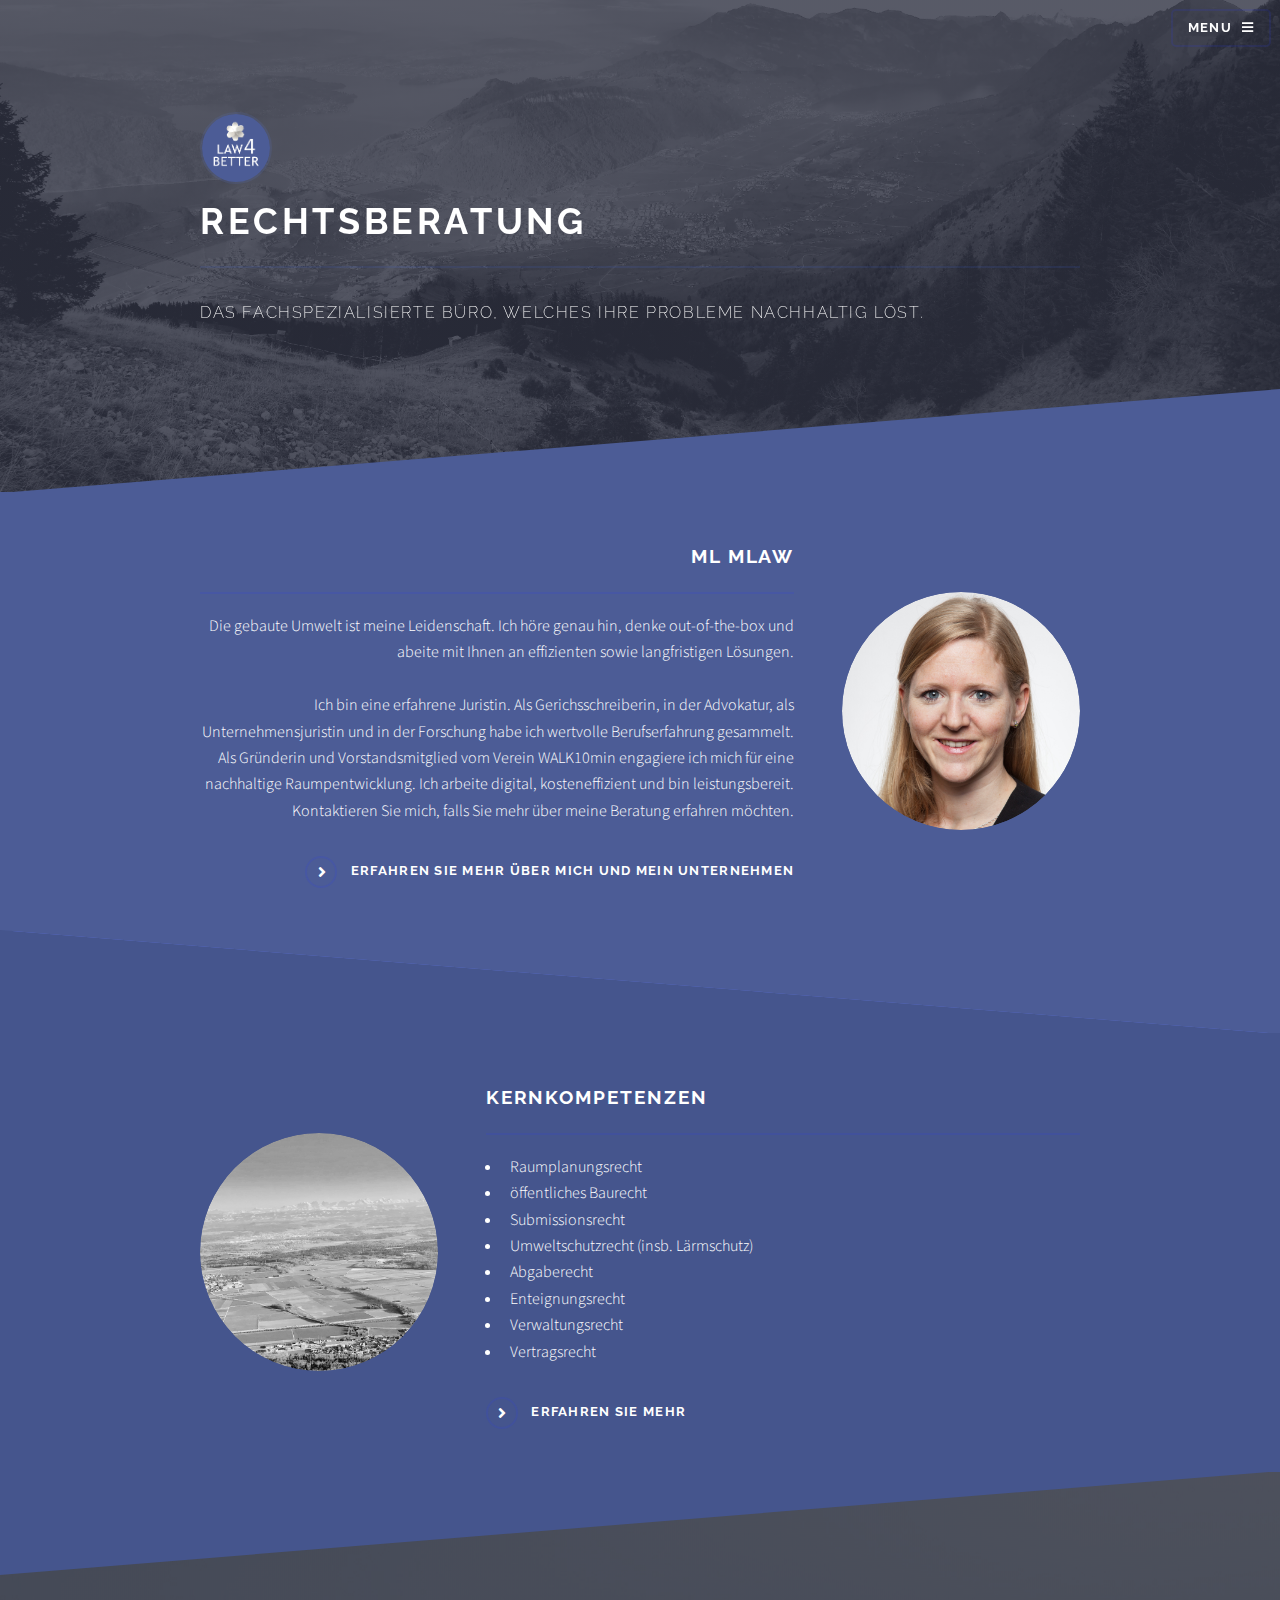
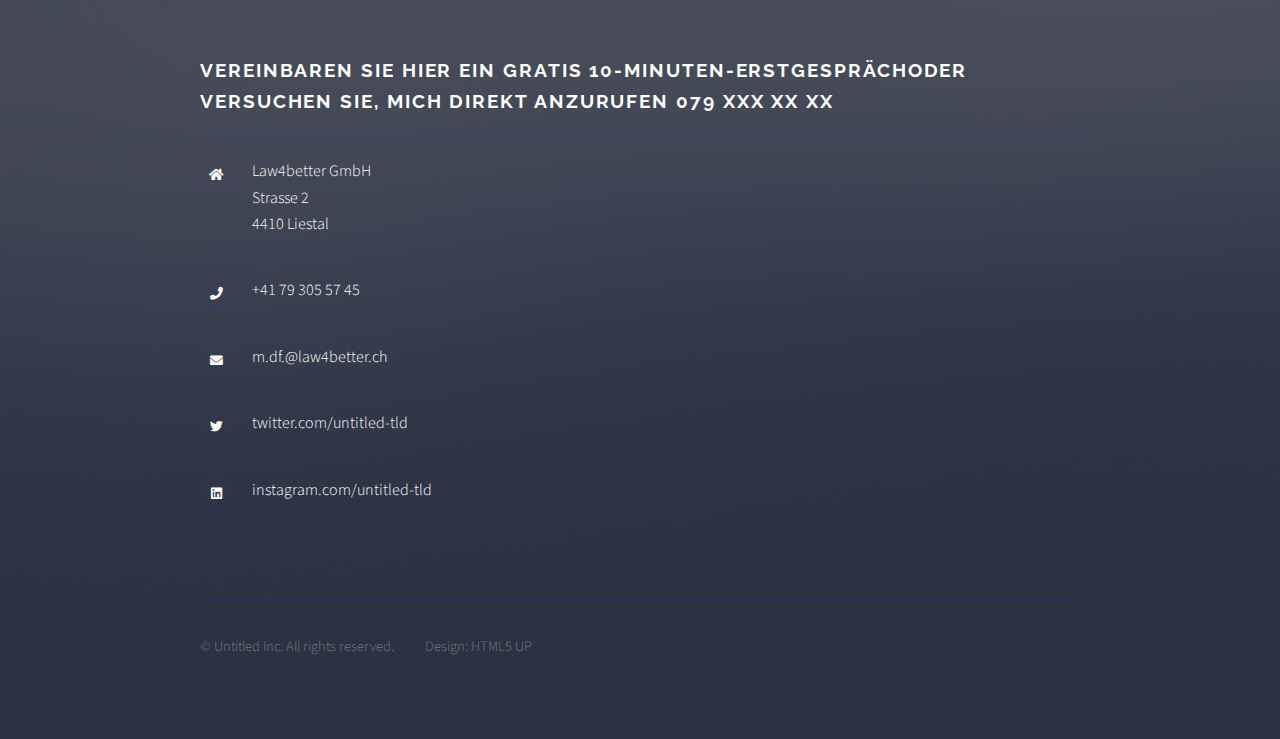
==== commit 8ddb95ad: "test3" ====
--- a/index.html
+++ b/index.html
@@ -60,7 +60,7 @@
 										<h2 class="major">ML MLaw</h2>
 										<p>Die gebaute Umwelt ist meine Leidenschaft. Ich höre genau hin, denke out-of-the-box und abeite mit Ihnen an effizienten sowie langfristigen Lösungen.<br />  <br /> 
 
-											Ich bin eine erfahrene Juristin. Als Gerichsschreiberin, in der Advokatur, als Unternehmensjuristin und in der Forschung habe ich wertvolle Berufserfahrung gesammelt. Als Gründerin und Vorstandsmitglied vom Verein WALK10min engagiere ich mich zivilgesellschaftlich. Ich arbeite digital, kosteneffizient und bin leistungsbereit. Kontaktieren Sie mich, falls ich Ihnen weiterhelfen kann.</p>
+											Ich bin eine erfahrene Juristin. Als Gerichsschreiberin, in der Advokatur, als Unternehmensjuristin und in der Forschung habe ich wertvolle Berufserfahrung gesammelt. Als Gründerin und Vorstandsmitglied vom Verein WALK10min engagiere ich mich für eine nachhaltige Raumpentwicklung. Ich arbeite digital, kosteneffizient und bin leistungsbereit. Kontaktieren Sie mich, falls Sie mehr über meine Beratung erfahren möchten.</p>
 										<a href="uebermich.html" class="special">Erfahren Sie mehr über mich und mein Unternehmen</a>
 									</div>
 								</div>
@@ -93,63 +93,14 @@
 								</div>
 							</section>
 
-						<!-- Three -->
-							<section id="three" class="wrapper spotlight style3">
-								<div class="inner">
-									<a href="#" class="image"><img src="images/pic03.jpg" alt="" /></a>
-									<div class="content">
-										<h2 class="major">Dienstleistungen</h2>
-										<div class="table-wrapper">
-											<table class="alt">
-												<thead>													
-												</thead>
-												<tbody>
-													<tr>
-														
-														<td>Beratung</td>
-														
-													</tr>
-													<tr>														
-														<td>Ausarbeitung von Gutachten</td>
-													</tr>
-													<tr>
-														
-														<td> Begleitung von öffentlichen Beschaffungen und Architekturwettbewerben</td>
-														
-													</tr>
-													<tr>
-														
-														<td>Ausarbeiten von Ausschreibungsunterlagen</td>
-														
-													</tr>
-													<tr>
-													
-														<td>Ausarbeiten von Reglementen</td>
-														
-													</tr>
-													<tr>
-													
-														<td>Durchführung von Schulungen und Ausbildungen</td>
-														
-													</tr>
-												</tbody>
-												<tfoot>
-												
-												</tfoot>
-											</table>
-										</div>
-								
-										<a href="dienstleistungen.html" class="special">Erfahren Sie mehr über die Dienstleistungen</a>
-									</div>
-								</div>
-							</section>
+
 
 						
 
 				<!-- Footer -->
 					<section id="footer">
 						<div class="inner">
-							<h2 class="major">Vereinbaren Sie <a href="kontakt.html">hier</a> ein gratis 10-Minuten-Erstgespräch mit mir.</h2>
+							<h2 class="major">Vereinbaren Sie <a href="https://calendly.com/planshift/10min?month=2021-12">hier ein gratis 10-Minuten-Erstgespräch</a>oder versuchen Sie, mich direkt anzurufen 079 xxx xx xx </h2>
 							
 							<ul class="contact">
 								<li class="icon solid fa-home">
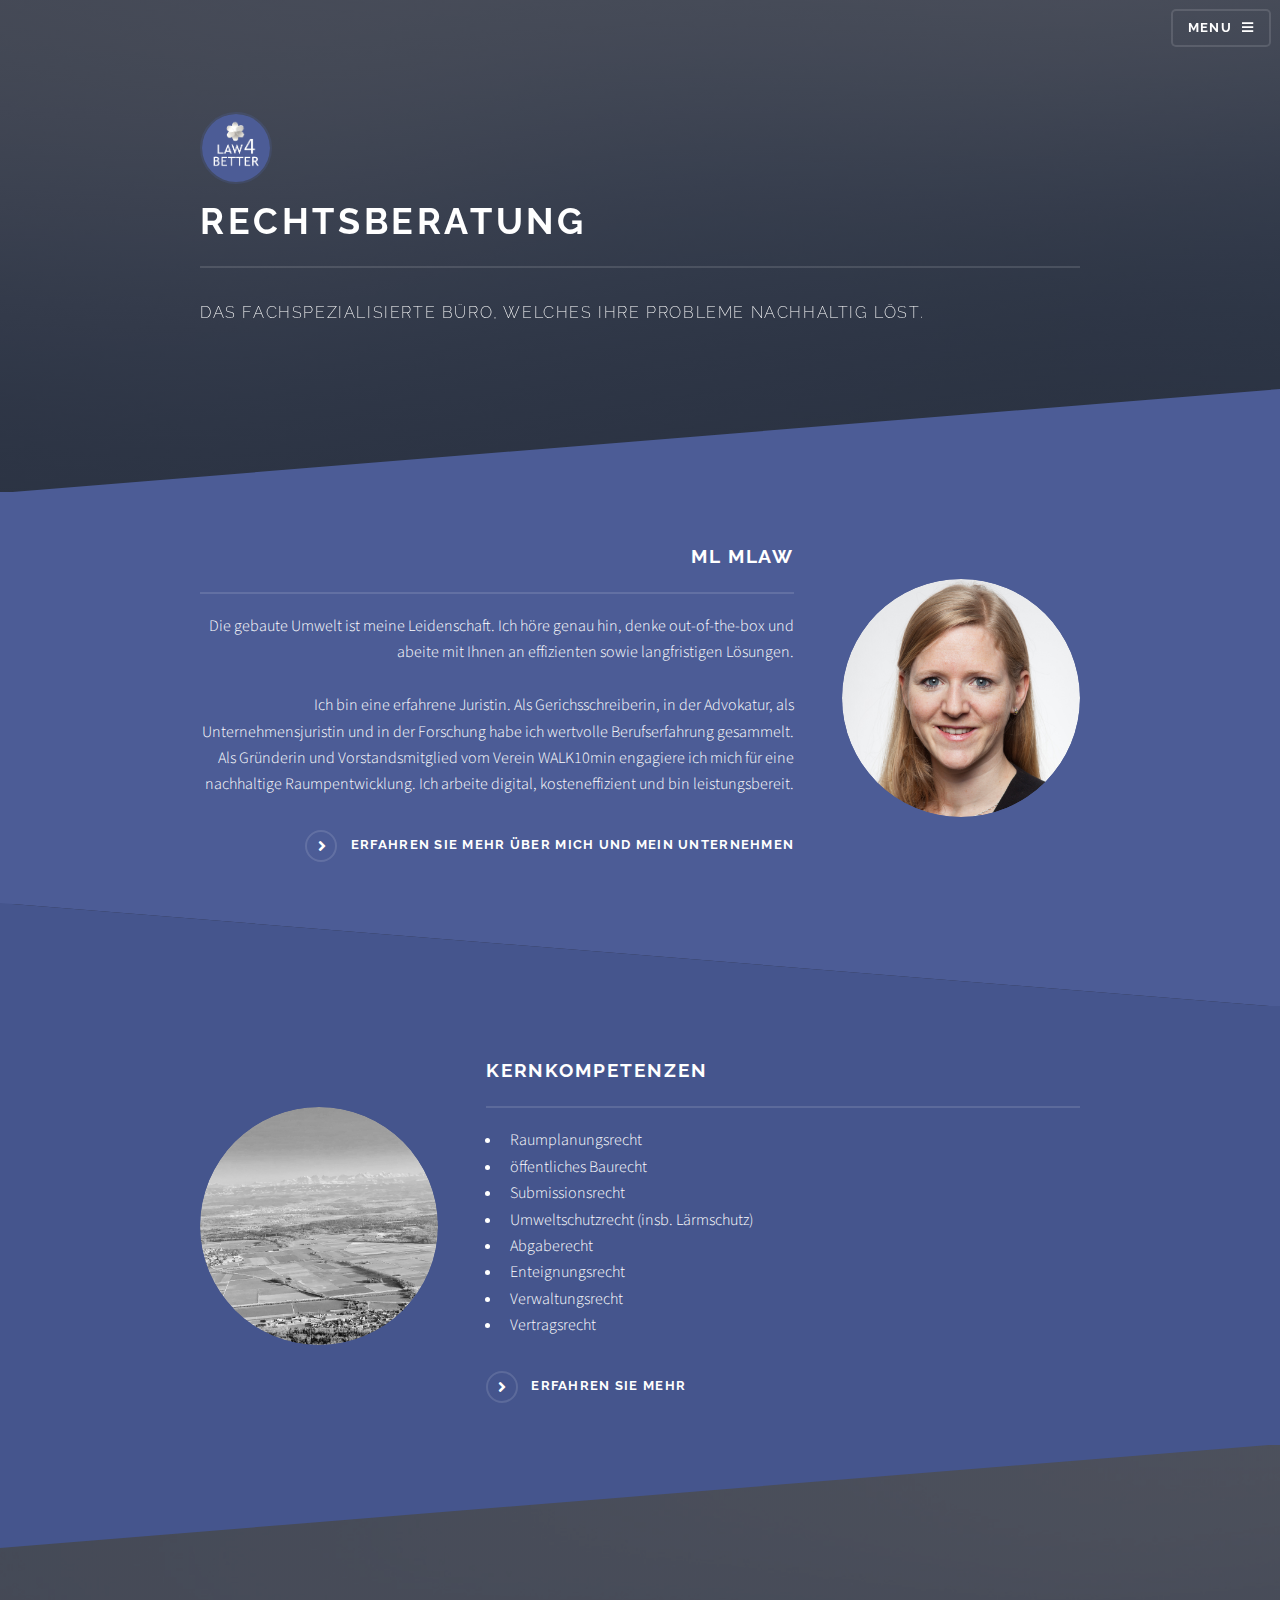
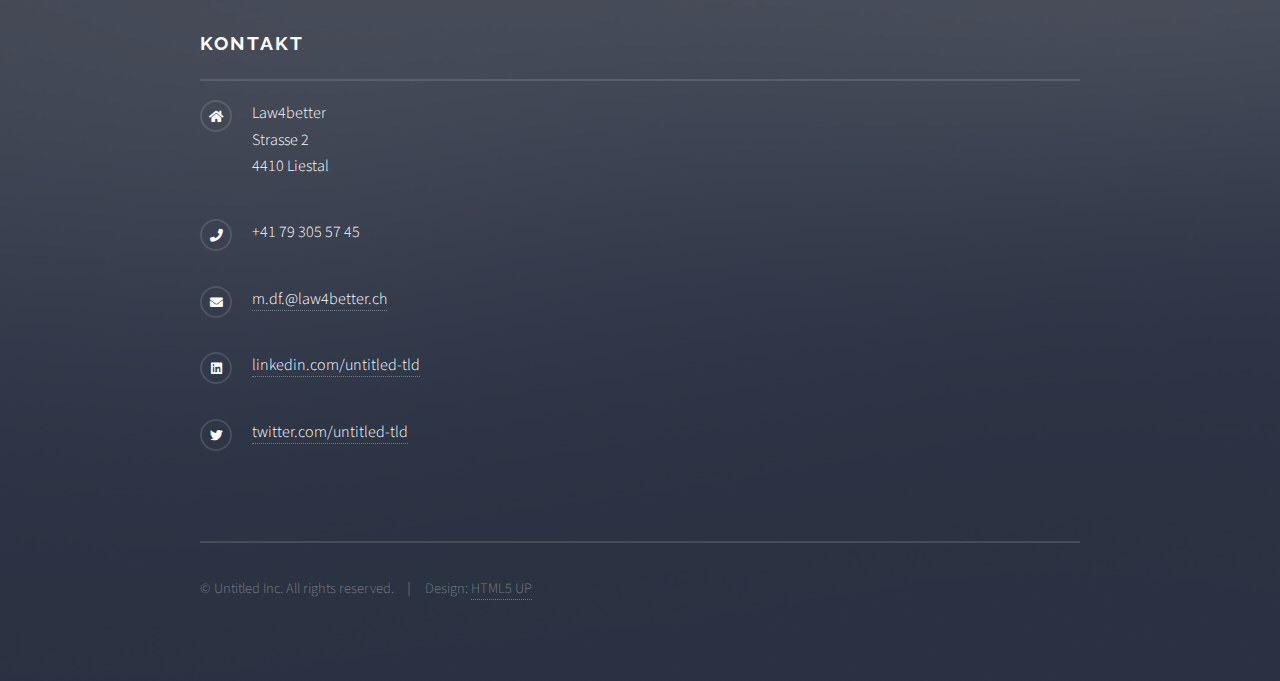
==== commit b4034e41: "test4" ====
--- a/index.html
+++ b/index.html
@@ -33,8 +33,7 @@
 								<li><a href="index.html">Home</a></li>
 								<li><a href="dienstleistungen.html">Dienstleistungen</a></li>
 								<li><a href="uebermich.html">Über mich</a></li>
-								<li><a href="chatbot.html">Chatbot</a></li>
-								<li><a href="elements.html">Kontakt</a></li>
+								<li><a href="kontakt.html">Kontakt</a></li>
 							</ul>
 							<a href="#" class="close">Close</a>
 						</div>
@@ -60,7 +59,7 @@
 										<h2 class="major">ML MLaw</h2>
 										<p>Die gebaute Umwelt ist meine Leidenschaft. Ich höre genau hin, denke out-of-the-box und abeite mit Ihnen an effizienten sowie langfristigen Lösungen.<br />  <br /> 
 
-											Ich bin eine erfahrene Juristin. Als Gerichsschreiberin, in der Advokatur, als Unternehmensjuristin und in der Forschung habe ich wertvolle Berufserfahrung gesammelt. Als Gründerin und Vorstandsmitglied vom Verein WALK10min engagiere ich mich für eine nachhaltige Raumpentwicklung. Ich arbeite digital, kosteneffizient und bin leistungsbereit. Kontaktieren Sie mich, falls Sie mehr über meine Beratung erfahren möchten.</p>
+											Ich bin eine erfahrene Juristin. Als Gerichsschreiberin, in der Advokatur, als Unternehmensjuristin und in der Forschung habe ich wertvolle Berufserfahrung gesammelt. Als Gründerin und Vorstandsmitglied vom Verein WALK10min engagiere ich mich für eine nachhaltige Raumpentwicklung. Ich arbeite digital, kosteneffizient und bin leistungsbereit.</p>
 										<a href="uebermich.html" class="special">Erfahren Sie mehr über mich und mein Unternehmen</a>
 									</div>
 								</div>
@@ -100,18 +99,18 @@
 				<!-- Footer -->
 					<section id="footer">
 						<div class="inner">
-							<h2 class="major">Vereinbaren Sie <a href="https://calendly.com/planshift/10min?month=2021-12">hier ein gratis 10-Minuten-Erstgespräch</a>oder versuchen Sie, mich direkt anzurufen 079 xxx xx xx </h2>
+							<h2 class="major">Kontakt</h2>
 							
 							<ul class="contact">
 								<li class="icon solid fa-home">
-									Law4better GmbH<br />
+									Law4better<br />
 									Strasse 2<br />
 									4410 Liestal
 								</li>
 								<li class="icon solid fa-phone">+41 79 305 57 45</li>
 								<li class="icon solid fa-envelope"><a href="#">m.df.@law4better.ch</a></li>
+								<li class="icon brands fa-linkedin"><a href="#">linkedin.com/untitled-tld</a></li>
 								<li class="icon brands fa-twitter"><a href="#">twitter.com/untitled-tld</a></li>
-								<li class="icon brands fa-linkedin"><a href="#">instagram.com/untitled-tld</a></li>
 							</ul>
 							<ul class="copyright">
 								<li>&copy; Untitled Inc. All rights reserved.</li><li>Design: <a href="http://html5up.net">HTML5 UP</a></li>
--- a/assets/css/main.css
+++ b/assets/css/main.css
@@ -99,8 +99,8 @@
 	}
 
 	body {
-		background-color: #677beb;
-		background-image: linear-gradient(to top, rgba(115, 134, 241, 0.8), rgba(132, 148, 241, 0.8)), url("../../images/background1.jpg");
+		background-color: #2e3141;
+		background-image: linear-gradient(to top, rgba(46, 49, 65, 0.8), rgba(46, 49, 65, 0.8)), url("../../images/background1.jpg");
 		background-size: auto,
  cover;
 		background-attachment: fixed,
@@ -175,7 +175,7 @@
 		-webkit-transition: color 0.2s ease-in-out, border-bottom-color 0.2s ease-in-out;
 		-ms-transition: color 0.2s ease-in-out, border-bottom-color 0.2s ease-in-out;
 		transition: color 0.2s ease-in-out, border-bottom-color 0.2s ease-in-out;
-		border-bottom: dotted 1px (rgba(155, 161, 245, 0.125));
+		border-bottom: dotted 1px rgba(255, 255, 255, 0.35);
 		color: #ffffff;
 		text-decoration: none;
 	}
@@ -216,7 +216,7 @@
 				-ms-transition: background-color 0.2s ease-in-out;
 				transition: background-color 0.2s ease-in-out;
 				border-radius: 100%;
-				border: solid 2px rgba(37, 52, 253, 0.125);
+				border: solid 2px rgba(255, 255, 255, 0.125);
 				content: '\f105';
 				display: inline-block;
 				font-size: 1.25em;
@@ -230,7 +230,7 @@
 			}
 
 			a.special:not(.button):hover:before {
-				background-color: rgba(37, 52, 253, 0.125);
+				background-color: rgba(255, 255, 255, 0.025);
 			}
 
 			a.special:not(.button):active:before {
@@ -271,7 +271,7 @@
 
 		h1.major, h2.major, h3.major, h4.major, h5.major, h6.major {
 			padding-bottom: 1em;
-			border-bottom: solid 2px rgba(37, 52, 253, 0.125);
+			border-bottom: solid 2px rgba(255, 255, 255, 0.125);
 		}
 
 	h2 {
@@ -319,16 +319,16 @@
 	}
 
 	blockquote {
-		border-left: solid 4px rgba(37, 52, 253, 0.125);
+		border-left: solid 4px rgba(255, 255, 255, 0.125);
 		font-style: italic;
 		margin: 0 0 2em 0;
 		padding: 0.5em 0 0.5em 2em;
 	}
 
 	code {
-		background: rgba(37, 52, 253, 0.125);
+		background: rgba(255, 255, 255, 0.025);
 		border-radius: 5px;
-		border: solid 2px rgba(37, 52, 253, 0.125);
+		border: solid 2px rgba(255, 255, 255, 0.125);
 		font-family: "Courier New", monospace;
 		font-size: 0.9em;
 		margin: 0 0.25em;
@@ -351,7 +351,7 @@
 
 	hr {
 		border: 0;
-		border-bottom: solid 2px rgba(37, 52, 253, 0.125);
+		border-bottom: solid 2px rgba(255, 255, 255, 0.125);
 		margin: 2.5em 0;
 	}
 
@@ -2185,10 +2185,10 @@
 		-webkit-appearance: none;
 		-ms-appearance: none;
 		appearance: none;
-		background: rgba(37, 52, 253, 0.125);
+		background: rgba(255, 255, 255, 0.025);
 		border-radius: 5px;
 		border: none;
-		border: solid 2px rgba(37, 52, 253, 0.125);
+		border: solid 2px rgba(255, 255, 255, 0.125);
 		color: inherit;
 		display: block;
 		outline: 0;
@@ -2216,7 +2216,7 @@
 		}
 
 	select {
-		background-image: url("data:image/svg+xml;charset=utf8,%3Csvg xmlns='http://www.w3.org/2000/svg' width='40' height='40' preserveAspectRatio='none' viewBox='0 0 40 40'%3E%3Cpath d='M9.4,12.3l10.4,10.4l10.4-10.4c0.2-0.2,0.5-0.4,0.9-0.4c0.3,0,0.6,0.1,0.9,0.4l3.3,3.3c0.2,0.2,0.4,0.5,0.4,0.9 c0,0.4-0.1,0.6-0.4,0.9L20.7,31.9c-0.2,0.2-0.5,0.4-0.9,0.4c-0.3,0-0.6-0.1-0.9-0.4L4.3,17.3c-0.2-0.2-0.4-0.5-0.4-0.9 c0-0.4,0.1-0.6,0.4-0.9l3.3-3.3c0.2-0.2,0.5-0.4,0.9-0.4S9.1,12.1,9.4,12.3z' fill='rgba(37, 52, 253, 0.125)' /%3E%3C/svg%3E");
+		background-image: url("data:image/svg+xml;charset=utf8,%3Csvg xmlns='http://www.w3.org/2000/svg' width='40' height='40' preserveAspectRatio='none' viewBox='0 0 40 40'%3E%3Cpath d='M9.4,12.3l10.4,10.4l10.4-10.4c0.2-0.2,0.5-0.4,0.9-0.4c0.3,0,0.6,0.1,0.9,0.4l3.3,3.3c0.2,0.2,0.4,0.5,0.4,0.9 c0,0.4-0.1,0.6-0.4,0.9L20.7,31.9c-0.2,0.2-0.5,0.4-0.9,0.4c-0.3,0-0.6-0.1-0.9-0.4L4.3,17.3c-0.2-0.2-0.4-0.5-0.4-0.9 c0-0.4,0.1-0.6,0.4-0.9l3.3-3.3c0.2-0.2,0.5-0.4,0.9-0.4S9.1,12.1,9.4,12.3z' fill='rgba(255, 255, 255, 0.125)' /%3E%3C/svg%3E");
 		background-size: 1.25rem;
 		background-repeat: no-repeat;
 		background-position: calc(100% - 1rem) center;
@@ -2227,7 +2227,7 @@
 
 		select option {
 			color: #ffffff;
-			background: #4d63e2;
+			background: #2e3141;
 		}
 
 		select:focus::-ms-value {
@@ -2295,9 +2295,9 @@
 
 			input[type="checkbox"] + label:before,
 			input[type="radio"] + label:before {
-				background: rgba(109, 56, 233, 0.025);
+				background: rgba(255, 255, 255, 0.025);
 				border-radius: 5px;
-				border: solid 2px rgba(79, 49, 247, 0.125);
+				border: solid 2px rgba(255, 255, 255, 0.125);
 				content: '';
 				display: inline-block;
 				font-size: 0.8em;
@@ -2315,7 +2315,7 @@
 			background: #ffffff;
 			border-color: #ffffff;
 			content: '\f00c';
-			color: #0e29c2;
+			color: #2e3141;
 		}
 
 		input[type="checkbox"]:focus + label:before,
@@ -2332,22 +2332,22 @@
 	}
 
 	::-webkit-input-placeholder {
-		color: rgba(91, 52, 231, 0.35) !important;
+		color: rgba(255, 255, 255, 0.35) !important;
 		opacity: 1.0;
 	}
 
 	:-moz-placeholder {
-		color: rgba(48, 51, 235, 0.35) !important;
+		color: rgba(255, 255, 255, 0.35) !important;
 		opacity: 1.0;
 	}
 
 	::-moz-placeholder {
-		color: rgba(74, 57, 235, 0.35) !important;
+		color: rgba(255, 255, 255, 0.35) !important;
 		opacity: 1.0;
 	}
 
 	:-ms-input-placeholder {
-		color: rgba(36, 49, 221, 0.35) !important;
+		color: rgba(255, 255, 255, 0.35) !important;
 		opacity: 1.0;
 	}
 
@@ -2355,7 +2355,7 @@
 
 	.box {
 		border-radius: 5px;
-		border: solid 2px rgba(50, 36, 250, 0.125);
+		border: solid 2px rgba(255, 255, 255, 0.125);
 		margin-bottom: 2em;
 		padding: 1.5em;
 	}
@@ -2491,7 +2491,7 @@
 		}
 
 			ul.alt li {
-				border-top: solid 1px rgba(37, 52, 253, 0.125);
+				border-top: solid 1px rgba(255, 255, 255, 0.125);
 				padding: 0.5em 0;
 			}
 
@@ -2686,7 +2686,7 @@
 
 			ul.contact li:before {
 				border-radius: 100%;
-				border: solid 2px rgba(99, 37, 214, 0.125);
+				border: solid 2px rgba(255, 255, 255, 0.125);
 				display: inline-block;
 				font-size: 0.8em;
 				height: 2.5em;
@@ -2741,11 +2741,11 @@
 			}
 
 				ul.pagination li > .page:hover {
-					background-color: rgba(79, 47, 221, 0.025);
+					background-color: rgba(255, 255, 255, 0.025);
 				}
 
 				ul.pagination li > .page.active {
-					background-color: #2551f0;
+					background-color: #4c5c96;
 				}
 
 			ul.pagination li:first-child {
@@ -2793,13 +2793,13 @@
 	}
 
 		table tbody tr {
-			border: solid 1px rgba(37, 52, 253, 0.125);
+			border: solid 1px rgba(255, 255, 255, 0.125);
 			border-left: 0;
 			border-right: 0;
 		}
 
 			table tbody tr:nth-child(2n + 1) {
-				background-color: rgba(37, 52, 253, 0.125);
+				background-color: rgba(255, 255, 255, 0.025);
 			}
 
 		table td {
@@ -2815,11 +2815,11 @@
 		}
 
 		table thead {
-			border-bottom: solid 2px rgba(37, 52, 253, 0.125);
+			border-bottom: solid 2px rgba(255, 255, 255, 0.125);
 		}
 
 		table tfoot {
-			border-top: solid 2px rgba(37, 52, 253, 0.125);
+			border-top: solid 2px rgba(255, 255, 255, 0.125);
 		}
 
 		table.alt {
@@ -2827,7 +2827,7 @@
 		}
 
 			table.alt tbody tr td {
-				border: solid 1px rgba(37, 52, 253, 0.125);
+				border: solid 1px rgba(255, 255, 255, 0.125);
 				border-left-width: 0;
 				border-top-width: 0;
 			}
@@ -2866,7 +2866,7 @@
 		background-color: transparent;
 		border-radius: 5px;
 		border: 0;
-		box-shadow: inset 0 0 0 2px rgba(37, 52, 253, 0.125);
+		box-shadow: inset 0 0 0 2px rgba(255, 255, 255, 0.125);
 		color: #ffffff !important;
 		cursor: pointer;
 		display: inline-block;
@@ -2888,7 +2888,7 @@
 		input[type="button"]:hover,
 		button:hover,
 		.button:hover {
-			background-color: rgba(37, 52, 253, 0.125);
+			background-color: rgba(255, 255, 255, 0.025);
 		}
 
 		input[type="submit"]:active,
@@ -3076,7 +3076,7 @@
 		-webkit-transition: background-color 0.2s ease-in-out;
 		-ms-transition: background-color 0.2s ease-in-out;
 		transition: background-color 0.2s ease-in-out;
-		background-color: rgba(124, 140, 231, 0.95);
+		background-color: rgba(53, 56, 73, 0.95);
 		height: 3.5em;
 		left: 0;
 		line-height: 3.5em;
@@ -3102,6 +3102,7 @@
 			#header h1 a {
 				border: 0;
 			}
+
 			#header .logo {
 				-moz-transition: opacity 2s ease, -moz-transform 1s ease;
 				-webkit-transition: opacity 2s ease, -webkit-transform 1s ease;
@@ -3127,9 +3128,8 @@
 					width: 2.25em;
 	
 				}
-	
-		
-			#header nav {
+
+		#header nav {
 			font-family: Raleway, Helvetica, sans-serif;
 			font-size: 0.8em;
 			font-weight: 700;
@@ -3160,7 +3160,7 @@
 					-ms-transition: background-color 0.2s ease-in-out;
 					transition: background-color 0.2s ease-in-out;
 					border-radius: 5px;
-					box-shadow: inset 0 0 0 2px rgba(37, 52, 253, 0.125);
+					box-shadow: inset 0 0 0 2px rgba(255, 255, 255, 0.125);
 					padding: 0 1.35em;
 				}
 
@@ -3183,7 +3183,7 @@
 					}
 
 					#header nav a[href="#menu"]:hover {
-						background-color: rgba(37, 52, 253, 0.125);
+						background-color: rgba(255, 255, 255, 0.025);
 					}
 
 					#header nav a[href="#menu"]:active {
@@ -3283,8 +3283,8 @@
 		-webkit-user-select: none;
 		-ms-user-select: none;
 		user-select: none;
-		-webkit-tap-highlight-color: rgba(83, 56, 240, 0);
-		background: rgba(40, 66, 214, 0.8);
+		-webkit-tap-highlight-color: rgba(0, 0, 0, 0);
+		background: rgba(46, 49, 65, 0.8);
 		cursor: default;
 		height: 100%;
 		left: 0;
@@ -3317,7 +3317,7 @@
 		}
 
 		#menu h2 {
-			border-bottom: solid 2px rgba(37, 52, 253, 0.125);
+			border-bottom: solid 2px rgba(255, 255, 255, 0.125);
 			padding-bottom: 1em;
 		}
 
@@ -3456,7 +3456,7 @@
 			-ms-filter: blur(0);
 			filter: blur(0);
 			opacity: 1;
-			border-bottom: solid 2px rgba(66, 105, 231, 0.125);
+			border-bottom: solid 2px rgba(255, 255, 255, 0.125);
 			font-size: 2.25em;
 			margin-bottom: 0.8em;
 			padding-bottom: 0.4em;
@@ -3492,8 +3492,8 @@
 
 			#banner {
 				padding: 7em 0 8.25em 0 ;
-				background-color: #6075eb;
-				background-image: linear-gradient(to top, rgba(46, 49, 65, 0.8), rgba(46, 49, 65, 0.8)), url("../../images/background1.jpg");
+				background-color: #2e3141;
+				background-image: linear-gradient(to top, rgba(46, 49, 65, 0.8), rgba(46, 49, 65, 0.8)), url("../../images/bg.jpg");
 				background-size: auto,
  cover;
 				background-position: center,
@@ -3585,7 +3585,7 @@
 		}
 
 		#wrapper > header h2 {
-			border-bottom: solid 2px rgba(37, 52, 253, 0.125);
+			border-bottom: solid 2px rgba(255, 255, 255, 0.125);
 			font-size: 2em;
 			margin-bottom: 0.8em;
 			padding-bottom: 0.4em;
@@ -3603,9 +3603,9 @@
 	@media screen and (max-width: 1280px) {
 
 		#wrapper > header {
-			padding: 9em 0 6.25em 0 ;
-			background-color: #3345ac;
-			background-image: linear-gradient(to top, rgba(46, 49, 65, 0.8), rgba(46, 49, 65, 0.8)), url("../../images/bg.jpg");
+			padding: 7em 0 8.25em 0  ;
+			background-color: #2e3141;
+			background-image: linear-gradient(to top, rgba(46, 49, 65, 0.8), rgba(46, 49, 65, 0.8)), url("../../images/background1.jpg");
 			background-size: auto,
  cover;
 			background-position: center,
@@ -3652,23 +3652,21 @@
 	}
 
 	.wrapper {
-		background-color: #5265d1;
+		background-color: #2e3141;
 		margin: 6.5em 0;
 		position: relative;
 	}
 
 		.wrapper:before, .wrapper:after {
-			background-image: url("data:image/svg+xml;charset=utf8,%3Csvg xmlns='http://www.w3.org/2000/svg' width='100' height='100' viewBox='0 0 100 100' preserveAspectRatio='none'%3E%3Cpolygon points='0,100 100,0 100,100' style='fill:%235265d1%3B' /%3E%3C/svg%3E");
+			background-image: url("data:image/svg+xml;charset=utf8,%3Csvg xmlns='http://www.w3.org/2000/svg' width='100' height='100' viewBox='0 0 100 100' preserveAspectRatio='none'%3E%3Cpolygon points='0,100 100,0 100,100' style='fill:%232e3141%3B' /%3E%3C/svg%3E");
 		}
 
 		.wrapper:before {
-			box-shadow: inset 0 -1px 0 0 #Tenum Management AG
-Grammetstrasse 14
-4410 Liestal, 0 1px 0 0 #677beb;
+			box-shadow: inset 0 -1px 0 0 #2e3141, 0 1px 0 0 #2e3141;
 		}
 
 		.wrapper:after {
-			box-shadow: inset 0 -1px 0 0 #677beb, 0 1px 0 0 #677beb;
+			box-shadow: inset 0 -1px 0 0 #2e3141, 0 1px 0 0 #2e3141;
 		}
 
 		.wrapper:before, .wrapper:after {
@@ -3716,7 +3714,7 @@
 		}
 
 		.wrapper.style2 {
-			background-color: #6a7deb;
+			background-color: #353849;
 		}
 
 			.wrapper.style2:before, .wrapper.style2:after {
@@ -3732,7 +3730,7 @@
 			}
 
 		.wrapper.style3 {
-			background-color: #687cf0;
+			background-color: #3d4051;
 		}
 
 			.wrapper.style3:before, .wrapper.style3:after {
@@ -3748,7 +3746,7 @@
 			}
 
 		.wrapper.style4 {
-			background-color: #697ef5;
+			background-color: #454858;
 		}
 
 			.wrapper.style4:before, .wrapper.style4:after {
@@ -3756,15 +3754,15 @@
 			}
 
 			.wrapper.style4:before {
-				box-shadow: inset 0 -1px 0 0 #697ef5, 0 1px 0 0 #697ef5;
+				box-shadow: inset 0 -1px 0 0 #454858, 0 1px 0 0 #454858;
 			}
 
 			.wrapper.style4:after {
-				box-shadow: inset 0 -1px 0 0 #697ef5, 0 1px 0 0 #697ef5;
+				box-shadow: inset 0 -1px 0 0 #454858, 0 1px 0 0 #454858;
 			}
 
 		.wrapper.style5 {
-			background-color: #697ef5;
+			background-color: #4d5060;
 		}
 
 			.wrapper.style5:before, .wrapper.style5:after {
@@ -4068,7 +4066,7 @@
 		}
 
 		#footer .inner .copyright {
-			border-top: solid 2px rgba(37, 52, 253, 0.125);
+			border-top: solid 2px rgba(255, 255, 255, 0.125);
 			list-style: none;
 			margin: 4em 0 2em 0;
 			padding: 2em 0 0 0;
@@ -4076,7 +4074,7 @@
 		}
 
 			#footer .inner .copyright li {
-				border-left: solid 2px rgba(37, 52, 253, 0.125);
+				border-left: solid 2px rgba(255, 255, 255, 0.125);
 				color: rgba(255, 255, 255, 0.35);
 				display: inline-block;
 				font-size: 0.9em;
@@ -4099,7 +4097,7 @@
 	@media screen and (max-width: 1280px) {
 
 		#footer {
-			background-color: #697ef5;
+			background-color: #2e3141;
 			background-image: linear-gradient(to top, rgba(46, 49, 65, 0.8), rgba(46, 49, 65, 0.8)), url("../../images/bg.jpg");
 			background-size: auto,
  cover;
--- a/assets/css/noscript.css
+++ b/assets/css/noscript.css
@@ -1,7 +1,7 @@
-/*
-	Solid State by HTML5 UP
-	html5up.net | @ajlkn
-	Free for personal and commercial use under the CCA 3.0 license (html5up.net/license)
+/*
+	Solid State by HTML5 UP
+	html5up.net | @ajlkn
+	Free for personal and commercial use under the CCA 3.0 license (html5up.net/license)
 */
 
 /* Banner */
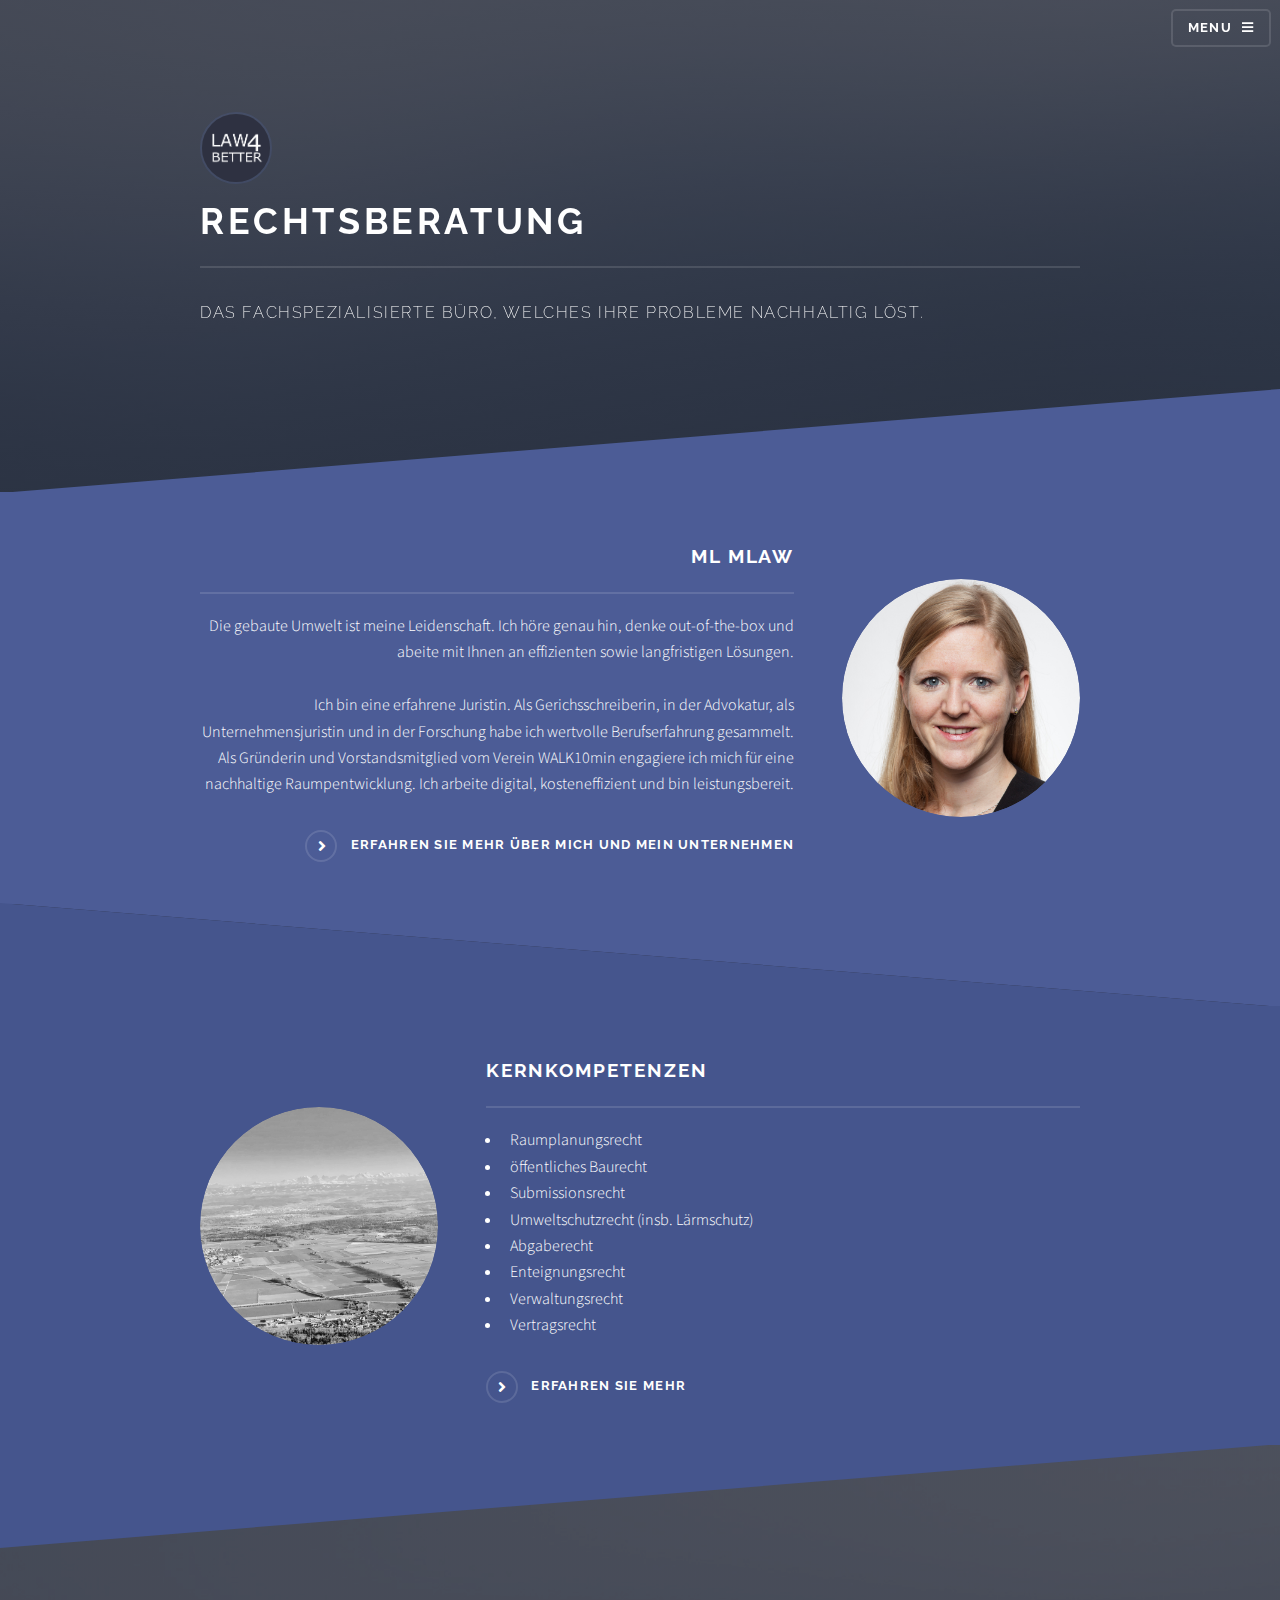
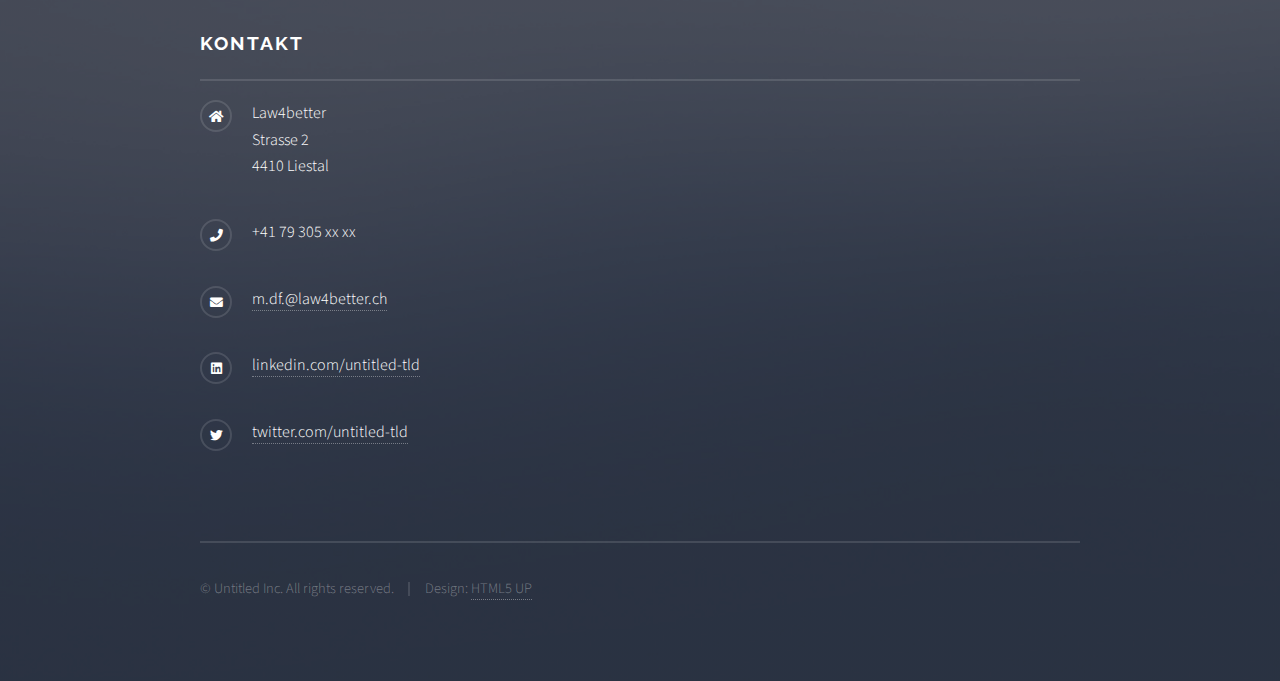
==== commit 946c06b0: "upl7" ====
--- a/index.html
+++ b/index.html
@@ -107,7 +107,7 @@
 									Strasse 2<br />
 									4410 Liestal
 								</li>
-								<li class="icon solid fa-phone">+41 79 305 57 45</li>
+								<li class="icon solid fa-phone">+41 79 305 xx xx</li>
 								<li class="icon solid fa-envelope"><a href="#">m.df.@law4better.ch</a></li>
 								<li class="icon brands fa-linkedin"><a href="#">linkedin.com/untitled-tld</a></li>
 								<li class="icon brands fa-twitter"><a href="#">twitter.com/untitled-tld</a></li>
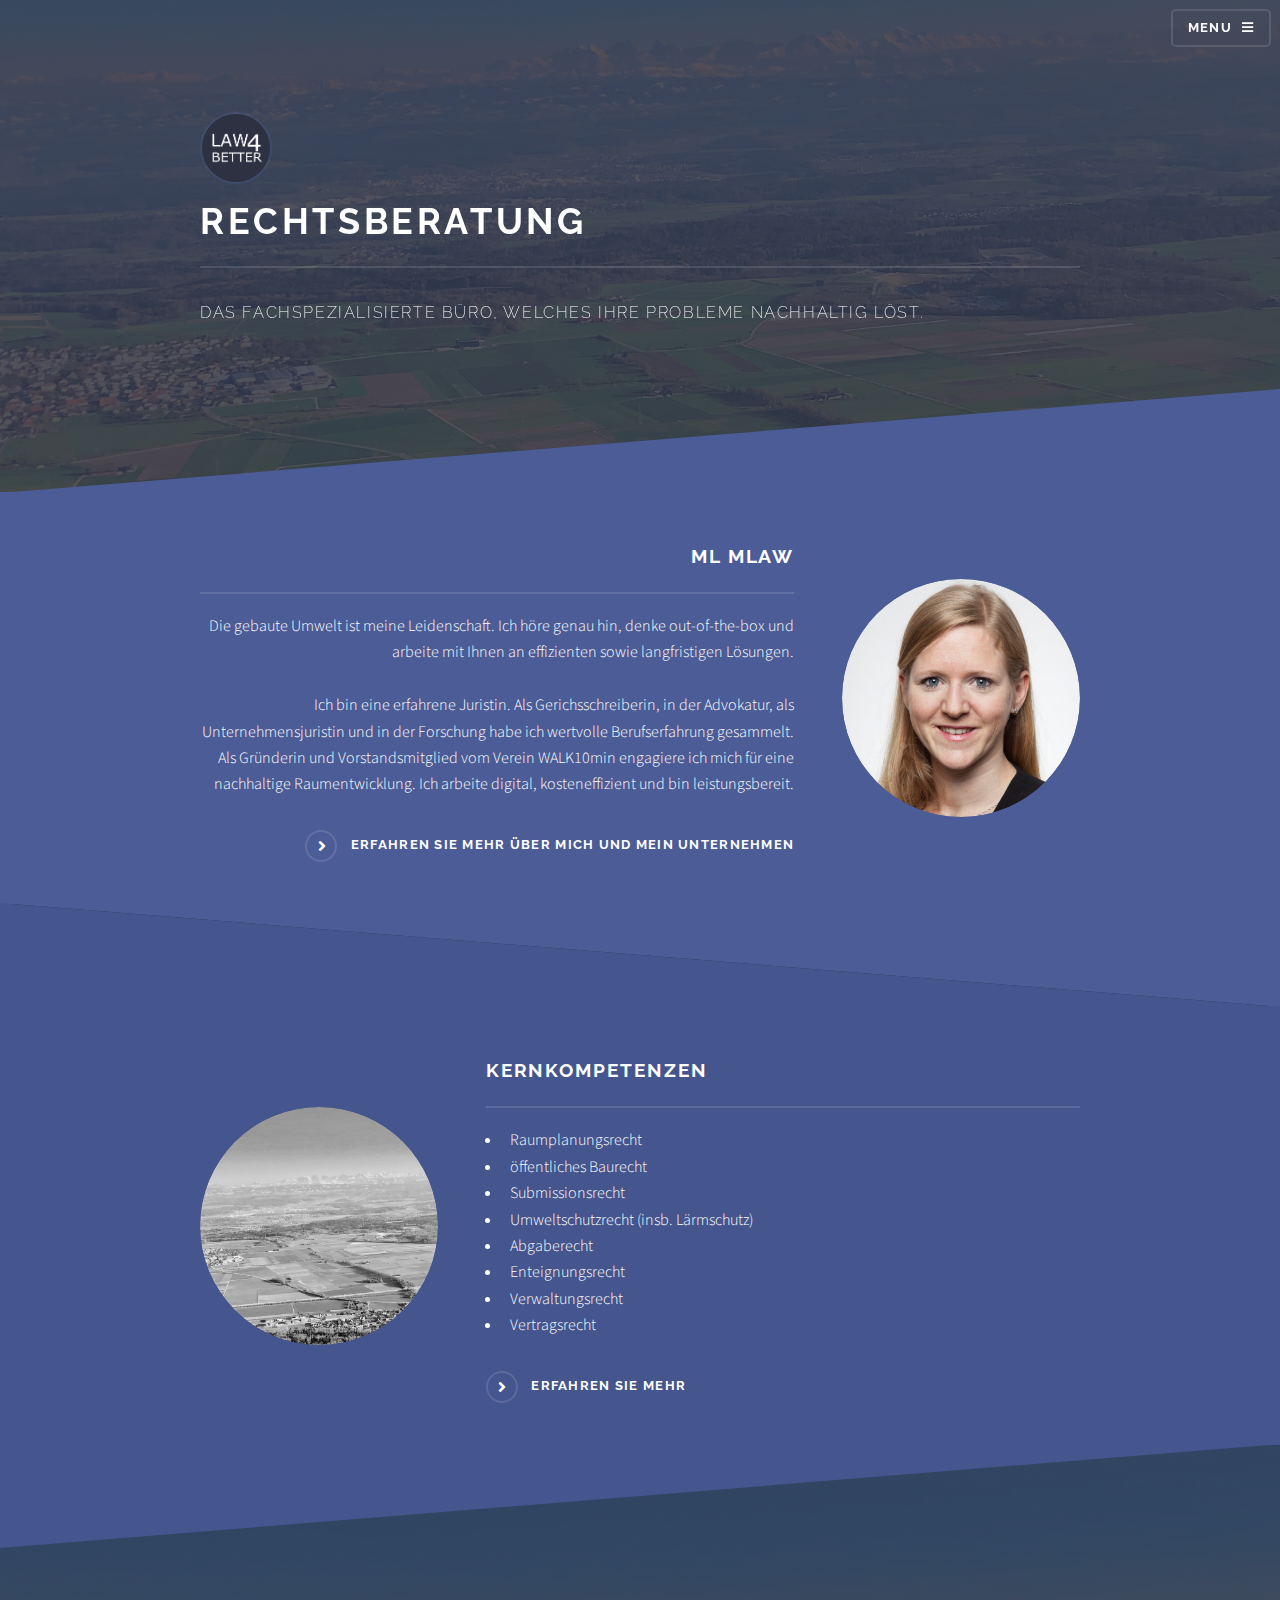
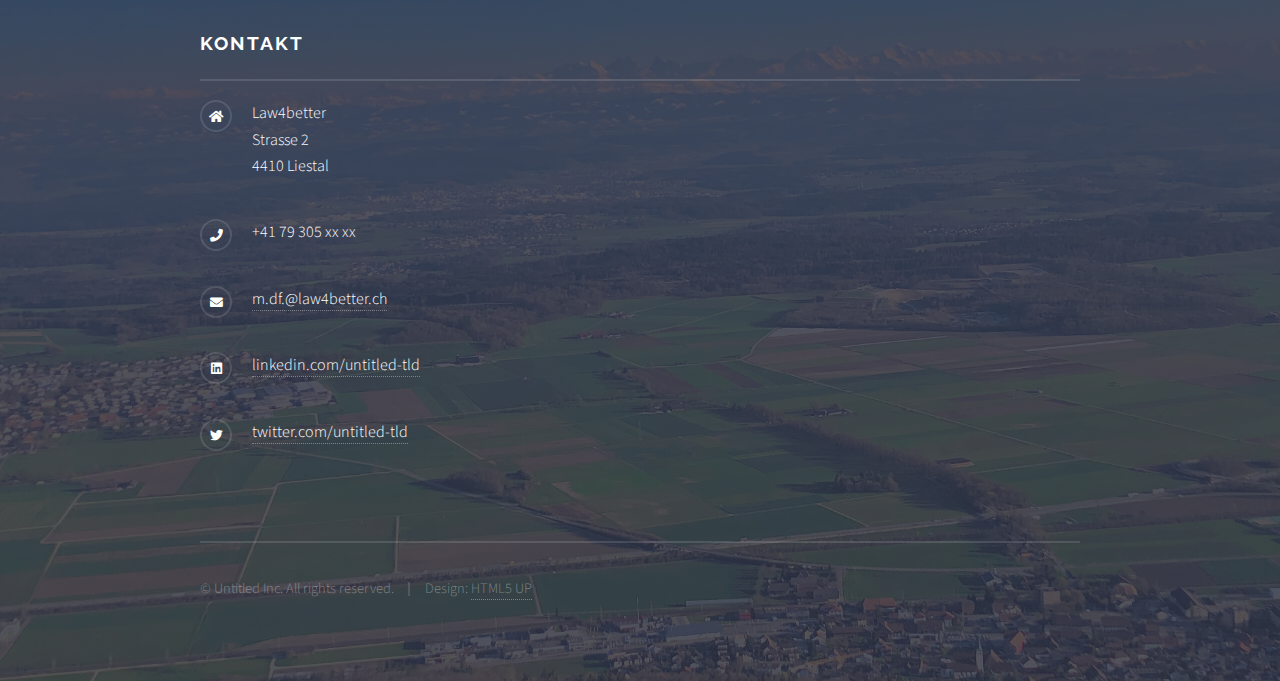
==== commit 0adb36e3: "b1" ====
--- a/index.html
+++ b/index.html
@@ -57,9 +57,9 @@
 									<a href="uebermich.html" class="image"><img src="images/pic01.jpg" alt="" /></a>
 									<div class="content">
 										<h2 class="major">ML MLaw</h2>
-										<p>Die gebaute Umwelt ist meine Leidenschaft. Ich höre genau hin, denke out-of-the-box und abeite mit Ihnen an effizienten sowie langfristigen Lösungen.<br />  <br /> 
+										<p>Die gebaute Umwelt ist meine Leidenschaft. Ich höre genau hin, denke out-of-the-box und arbeite mit Ihnen an effizienten sowie langfristigen Lösungen.<br />  <br /> 
 
-											Ich bin eine erfahrene Juristin. Als Gerichsschreiberin, in der Advokatur, als Unternehmensjuristin und in der Forschung habe ich wertvolle Berufserfahrung gesammelt. Als Gründerin und Vorstandsmitglied vom Verein WALK10min engagiere ich mich für eine nachhaltige Raumpentwicklung. Ich arbeite digital, kosteneffizient und bin leistungsbereit.</p>
+											Ich bin eine erfahrene Juristin. Als Gerichsschreiberin, in der Advokatur, als Unternehmensjuristin und in der Forschung habe ich wertvolle Berufserfahrung gesammelt. Als Gründerin und Vorstandsmitglied vom Verein WALK10min engagiere ich mich für eine nachhaltige Raumentwicklung. Ich arbeite digital, kosteneffizient und bin leistungsbereit.</p>
 										<a href="uebermich.html" class="special">Erfahren Sie mehr über mich und mein Unternehmen</a>
 									</div>
 								</div>
--- a/assets/css/main.css
+++ b/assets/css/main.css
@@ -3493,7 +3493,7 @@
 			#banner {
 				padding: 7em 0 8.25em 0 ;
 				background-color: #2e3141;
-				background-image: linear-gradient(to top, rgba(46, 49, 65, 0.8), rgba(46, 49, 65, 0.8)), url("../../images/bg.jpg");
+				background-image: linear-gradient(to top, rgba(46, 49, 65, 0.8), rgba(46, 49, 65, 0.8)), url("../../images/background1.jpg");
 				background-size: auto,
  cover;
 				background-position: center,
@@ -4098,7 +4098,7 @@
 
 		#footer {
 			background-color: #2e3141;
-			background-image: linear-gradient(to top, rgba(46, 49, 65, 0.8), rgba(46, 49, 65, 0.8)), url("../../images/bg.jpg");
+			background-image: linear-gradient(to top, rgba(46, 49, 65, 0.8), rgba(46, 49, 65, 0.8)), url("../../images/background1.jpg");
 			background-size: auto,
  cover;
 			background-position: center,
